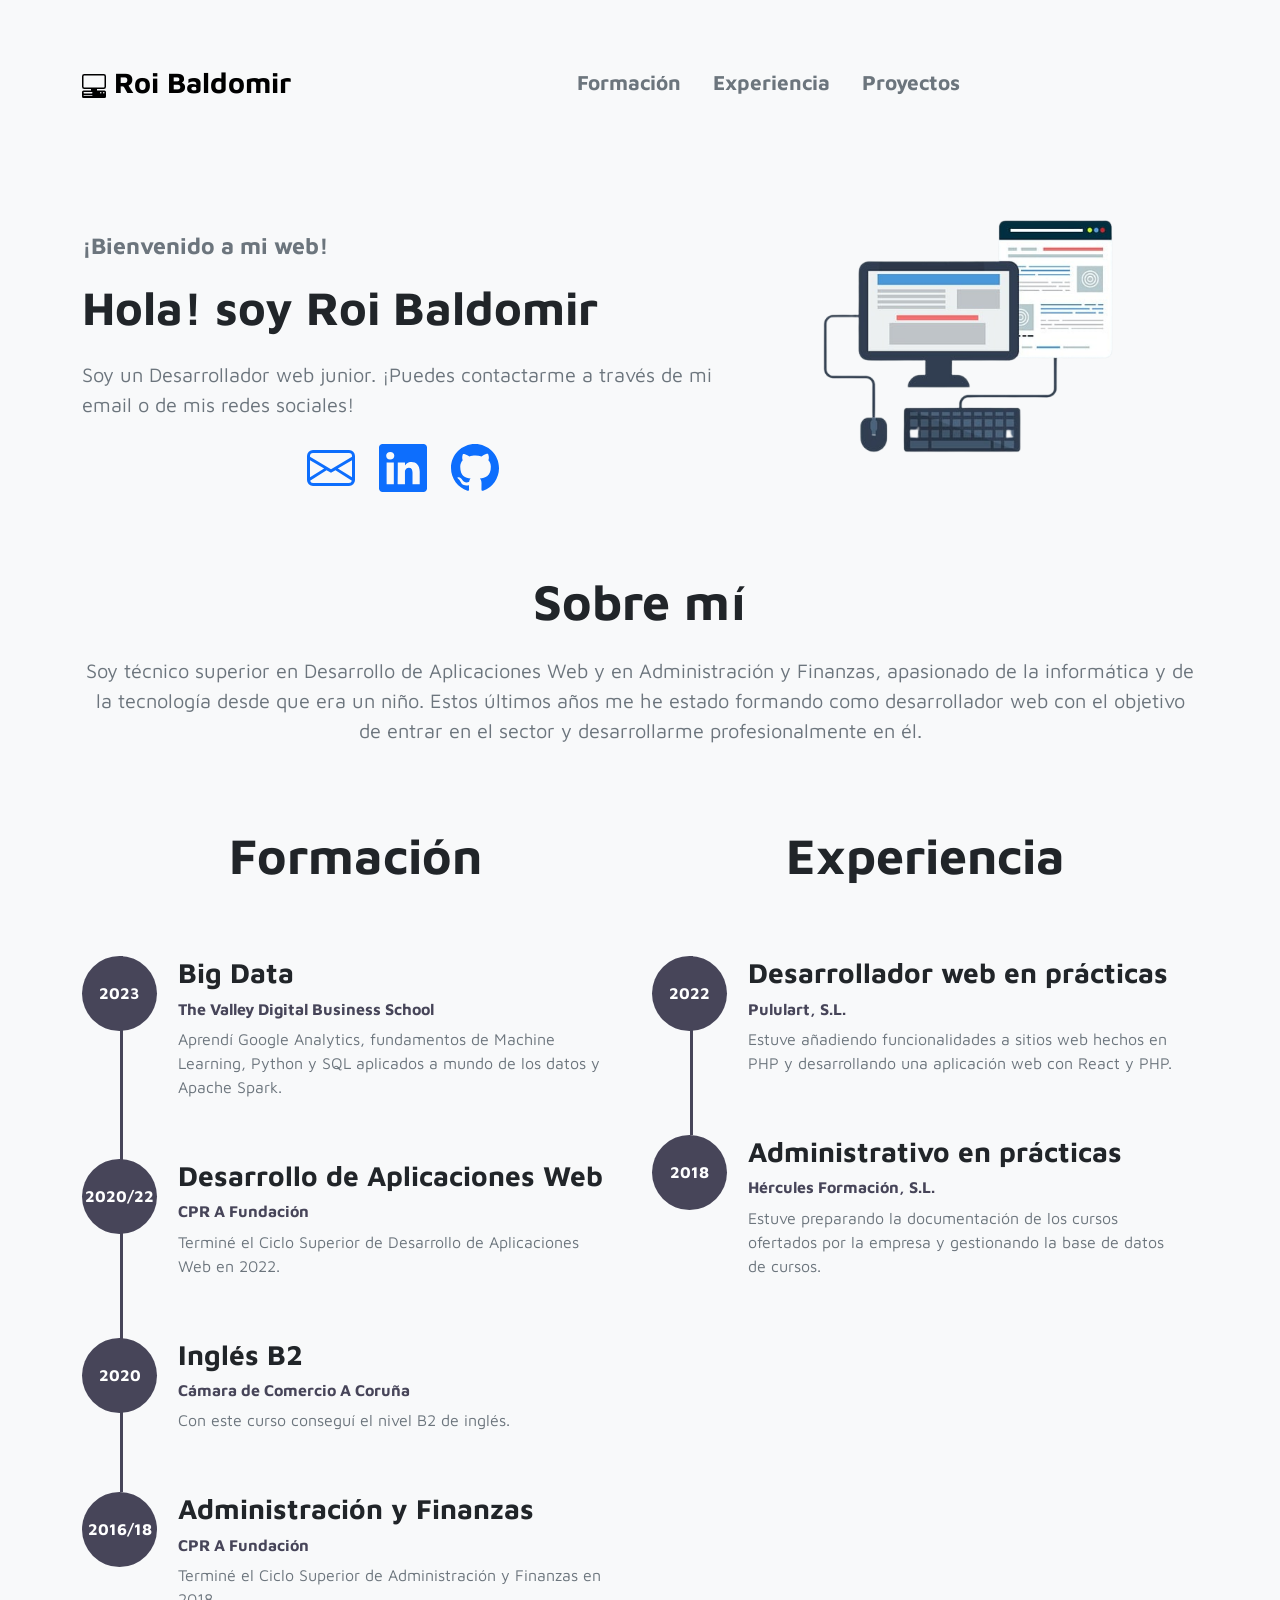
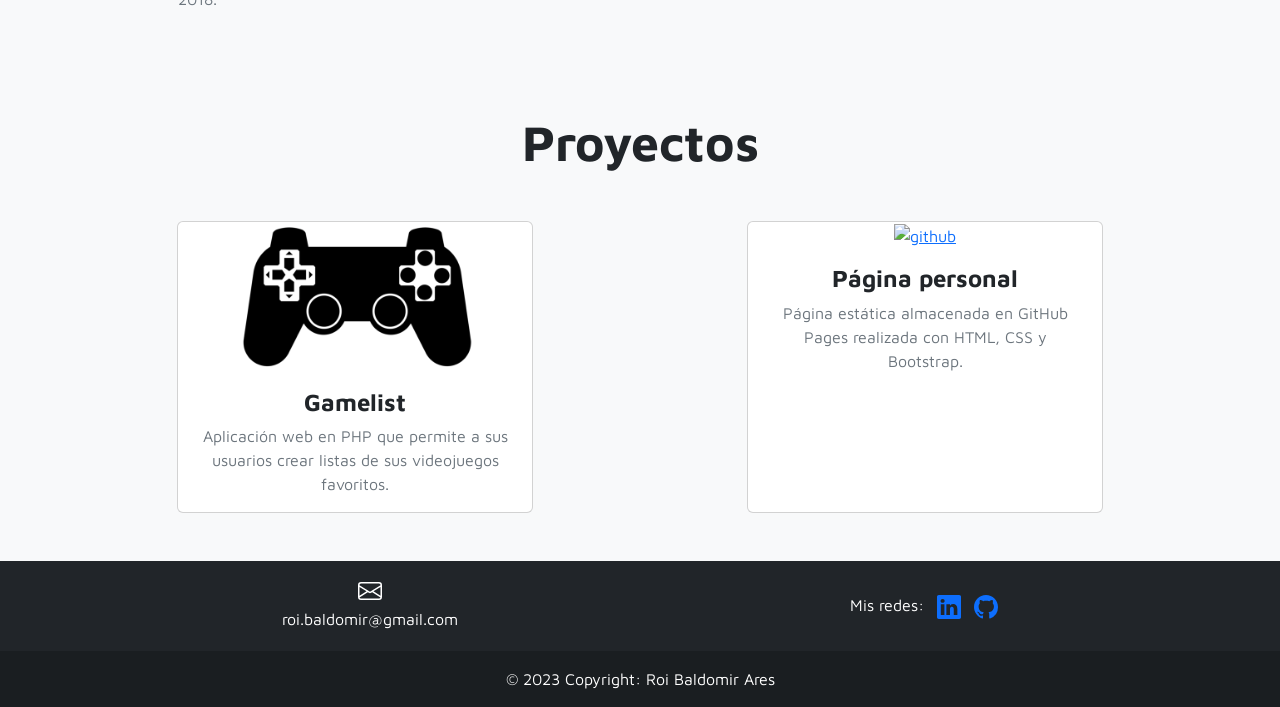
==== index.html @ 6b2e4ff4 "Mejorado diseño de la navbar" ====
<!DOCTYPE html>
<html lang="es-ES">
<head>
    <meta charset="UTF-8"/>
    <meta http-equiv="X-UA-Compatible" content="IE=edge"/>
    <meta name="viewport" content="width=device-width, initial-scale=1.0"/>
    <title>Roi Baldomir</title>
    <link rel="stylesheet" href="css/index.css"/>
    <link rel="stylesheet" href="css/bootstrap.css">
    <script src="js/bootstrap.bundle.js"></script>
    <style>
      @import url('https://fonts.googleapis.com/css2?family=Maven+Pro:wght@400;700&display=swap');
    </style>
</head>
<body class="bg-light">
  <nav class="navbar navbar-expand-sm bg-light mb-5 mt-5">
    <div class="container">
      <a class="navbar-brand pe-5" href="index.html">
        <span class="navtitle">
          <svg xmlns="http://www.w3.org/2000/svg" width="24" height="24" fill="currentColor" class="bi bi-pc-display-horizontal" viewBox="0 0 16 16">
            <path d="M1.5 0A1.5 1.5 0 0 0 0 1.5v7A1.5 1.5 0 0 0 1.5 10H6v1H1a1 1 0 0 0-1 1v3a1 1 0 0 0 1 1h14a1 1 0 0 0 1-1v-3a1 1 0 0 0-1-1h-5v-1h4.5A1.5 1.5 0 0 0 16 8.5v-7A1.5 1.5 0 0 0 14.5 0h-13Zm0 1h13a.5.5 0 0 1 .5.5v7a.5.5 0 0 1-.5.5h-13a.5.5 0 0 1-.5-.5v-7a.5.5 0 0 1 .5-.5ZM12 12.5a.5.5 0 1 1 1 0 .5.5 0 0 1-1 0Zm2 0a.5.5 0 1 1 1 0 .5.5 0 0 1-1 0ZM1.5 12h5a.5.5 0 0 1 0 1h-5a.5.5 0 0 1 0-1ZM1 14.25a.25.25 0 0 1 .25-.25h5.5a.25.25 0 1 1 0 .5h-5.5a.25.25 0 0 1-.25-.25Z"/>
          </svg>
          Roi Baldomir</span>
      </a>
      <button class="navbar-toggler collapsed" type="button" data-bs-toggle="collapse" data-bs-target="#navbarNav" aria-controls="navbarNav" aria-expanded="false" aria-label="Toggle navigation">
        <span class="navbar-toggler-icon"></span>
      </button>
      <div class="collapse navbar-collapse mx-auto" id="navbarNav">
        <ul class="navbar-nav mx-auto navtext">
          <li class="nav-item">
            <a class="nav-link pe-4 text-secondary" href="#formacion">Formación</a>
          </li>
          <li class="nav-item">
            <a class="nav-link pe-4 text-secondary" href="#experiencia">Experiencia</a>
          </li>
          <li class="nav-item">
            <a class="nav-link pe-4 text-secondary" href="#proyectos">Proyectos</a>
          </li>
        </ul>
      </div>
    </div>
  </nav>
  <section class="d-flex justify-content-center align-items-center py-3" id="header">
    <div class="container">
      <div class="row">
        <div class="col-lg-7 col-md-12 col-12">
          <p class="text-secondary intro mt-5">¡Bienvenido a mi web!</p>
          <h1 class="titles mb-4">Hola! soy Roi Baldomir</h1>
          <p class="text-secondary" style="font-size: 20px;">Soy un Desarrollador web junior. ¡Puedes contactarme a través de mi email o de mis redes sociales!</p>
          <div class="d-flex justify-content-center mt-4">
            <a class="pe-4" style="text-decoration: none;" href="mailto:roi.baldomir@gmail.com">
              <svg xmlns="http://www.w3.org/2000/svg" width="48" height="48" fill="currentColor" class="bi bi-envelope" viewBox="0 0 16 16">
                <path d="M0 4a2 2 0 0 1 2-2h12a2 2 0 0 1 2 2v8a2 2 0 0 1-2 2H2a2 2 0 0 1-2-2V4Zm2-1a1 1 0 0 0-1 1v.217l7 4.2 7-4.2V4a1 1 0 0 0-1-1H2Zm13 2.383-4.708 2.825L15 11.105V5.383Zm-.034 6.876-5.48-3.471L8 9.583l-1.486-.795-5.48 3.47A1 1 0 0 0 2 13h12a1 1 0 0 0 .966-.741ZM1 11.105l4.708-2.897L1 5.383v5.722Z"/>
              </svg>
            </a>
            <a class="pe-4" style="text-decoration: none;" href="https://www.linkedin.com/in/roi-baldomir">
              <svg xmlns="http://www.w3.org/2000/svg" width="48" height="48" fill="currentColor" class="bi bi-linkedin" viewBox="0 0 16 16">
                <path d="M0 1.146C0 .513.526 0 1.175 0h13.65C15.474 0 16 .513 16 1.146v13.708c0 .633-.526 1.146-1.175 1.146H1.175C.526 16 0 15.487 0 14.854V1.146zm4.943 12.248V6.169H2.542v7.225h2.401zm-1.2-8.212c.837 0 1.358-.554 1.358-1.248-.015-.709-.52-1.248-1.342-1.248-.822 0-1.359.54-1.359 1.248 0 .694.521 1.248 1.247 1.248h.016zm4.908 8.212V9.359c0-.216.016-.424.08-.586.173-.431.568-.878 1.224-.878.869 0 1.216.662 1.216 1.634v3.865h2.401V9.25c0-2.22-1.184-3.252-2.748-3.252-1.274 0-1.845.7-2.165 1.193v.025h-.016a5.54 5.54 0 0 1 .016-.025V6.169h-2.4c.03.678 0 7.225 0 7.225h2.4z"/>
              </svg>
            </a>
            <a href="https://github.com/RoiBaldomir">
              <svg xmlns="http://www.w3.org/2000/svg" width="48" height="48" fill="currentColor" class="bi bi-github" viewBox="0 0 16 16">
                <path d="M8 0C3.58 0 0 3.58 0 8c0 3.54 2.29 6.53 5.47 7.59.4.07.55-.17.55-.38 0-.19-.01-.82-.01-1.49-2.01.37-2.53-.49-2.69-.94-.09-.23-.48-.94-.82-1.13-.28-.15-.68-.52-.01-.53.63-.01 1.08.58 1.23.82.72 1.21 1.87.87 2.33.66.07-.52.28-.87.51-1.07-1.78-.2-3.48-.89-3.48-3.95 0-.87.31-1.59.82-2.15-.08-.2-.36-1.02.08-2.12 0 0 .67-.21 2.2.82.48-.18 1.24-.27 2-.27.68 0 1.36.09 2 .27 1.53-1.04 2.2-.82 2.2-.82.44 1.1.16 1.92.08 2.12.51.56.82 1.27.82 2.15 0 3.07-1.87 3.75-3.65 3.95.29.25.54.73.54 1.48 0 1.07-.01 1.93-.01 2.2 0 .21.15.46.55.38A8.012 8.012 0 0 0 16 8c0-4.42-3.58-8-8-8z"/>
              </svg>
            </a> 
          </div>
        </div>
        <div class="col-lg-5 col-md-12 col-12">
          <img class="img-fluid" src="img/web-developer.png" alt="web-developer">
        </div>
      </div>
    </div>
  </section>
  <section class="py-3">
    <div class="container">
      <div>
        <h2 class="text-center mt-5 mb-4 subtitles">Sobre mí</h2>
        <p class="text-center mb-5 text-secondary texts">Soy técnico superior en Desarrollo de Aplicaciones Web y en Administración y Finanzas, apasionado de la informática y de la tecnología desde que era un niño. Estos últimos años me he estado formando como desarrollador web con el objetivo de entrar en el sector y desarrollarme profesionalmente en él.</p>
      </div>
    </div>
  </section>
  <section class="py-3 d-lg-flex justify-content-center align-items-center">
    <div class="container">
      <div class="row">
        <div class="col-lg-6 col-12">
          <h2 class="mb-5 text-center subtitles">Formación</h2>
          <div class="timeline">

            <div class="timeline-wrapper">
              <div class="timeline-yr">
                <span>2023</span>
              </div>
              <div class="timeline-info">
                <h3><span class="subtitles2">Big Data</span><small>The Valley Digital Business School</small></h3>
                <p class="text-secondary">Aprendí Google Analytics, fundamentos de Machine Learning, Python y SQL aplicados a mundo de los datos y Apache Spark.</p>
              </div>
            </div>

            <div class="timeline-wrapper">
              <div class="timeline-yr">
                <span>2020/22</span>
              </div>
              <div class="timeline-info">
                <h3><span class="subtitles2">Desarrollo de Aplicaciones Web</span><small>CPR A Fundación</small></h3>
                <p class="text-secondary">Terminé el Ciclo Superior de Desarrollo de Aplicaciones Web en 2022.</p>
              </div>
            </div>

            <div class="timeline-wrapper">
              <div class="timeline-yr">
                <span>2020</span>
              </div>
              <div class="timeline-info">
                <h3><span class="subtitles2">Inglés B2</span><small>Cámara de Comercio A Coruña</small></h3>
                <p class="text-secondary">Con este curso conseguí el nivel B2 de inglés.</p>
              </div>
            </div>

            <div class="timeline-wrapper">
              <div class="timeline-yr">
                <span>2016/18</span>
              </div>
              <div class="timeline-info">
                <h3><span class="subtitles2">Administración y Finanzas</span><small>CPR A Fundación</small></h3>
                <p class="text-secondary">Terminé el Ciclo Superior de Administración y Finanzas en 2018.</p>
              </div>
            </div>

          </div>
        </div>

        <div class="col-lg-6 col-12">
          <h2 class="mb-5 mobile-mt-2 text-center subtitles">Experiencia</h2>

          <div class="timeline">

            <div class="timeline-wrapper">
              <div class="timeline-yr">
                <span>2022</span>
              </div>
              <div class="timeline-info">
                <h3><span class="subtitles2">Desarrollador web en prácticas</span><small>Pululart, S.L.</small></h3>
                <p class="text-secondary">Estuve añadiendo funcionalidades a sitios web hechos en PHP y desarrollando una aplicación web con React y PHP.</p>
              </div>
            </div>

            <div class="timeline-wrapper">
              <div class="timeline-yr">
                <span>2018</span>
              </div>
              <div class="timeline-info">
                <h3><span class="subtitles2">Administrativo en prácticas</span><small>Hércules Formación, S.L.</small></h3>
                <p class="text-secondary">Estuve preparando la documentación de los cursos ofertados por la empresa y gestionando la base de datos de cursos.</p>
              </div>
            </div>
          </div>
        </div>
      </div>
    </div>
  </section>
  <section class="py-5">
    <div class="container">
      <h2 class="text-center mb-5 subtitles" id="proyectos">Proyectos</h2>
      <div class="row row-cols-1 row-cols-md-3 g-4 justify-content-around text-center">
        <div class="col">
          <div class="card h-100">
            <a href="https://github.com/RoiBaldomir/proyecto-fdc"><img src="img/gamelist.png" class="w-75 mx-auto" alt="gamelist"></a>
            <div class="card-body">
              <h4 class="card-title subtitles2">Gamelist</h4>
              <p class="card-text text-secondary">
                Aplicación web en PHP que permite a sus usuarios crear listas de sus videojuegos favoritos.
              </p>
            </div>
          </div>
        </div>
        <div class="col">
          <div class="card h-100">
            <a href="https://github.com/RoiBaldomir/roibaldomir.github.io"><img src="img/github.svg" class="w-50 mx-auto" alt="github"></a>
            <div class="card-body">
              <h4 class="card-title subtitles2">Página personal</h4>
              <p class="card-text text-secondary">
                Página estática almacenada en GitHub Pages realizada con HTML, CSS y Bootstrap.
              </p>
            </div>
          </div>
        </div>
      </div>
    </div>
  </section> 
  <footer class="bg-dark text-center text-white">
    <div class="container p-3 pb-0 d-flex justify-content-around">
      <section class="mb-1">
          <svg xmlns="http://www.w3.org/2000/svg" width="24" height="24" fill="currentColor" class="bi bi-envelope" viewBox="0 0 16 16">
            <path d="M0 4a2 2 0 0 1 2-2h12a2 2 0 0 1 2 2v8a2 2 0 0 1-2 2H2a2 2 0 0 1-2-2V4Zm2-1a1 1 0 0 0-1 1v.217l7 4.2 7-4.2V4a1 1 0 0 0-1-1H2Zm13 2.383-4.708 2.825L15 11.105V5.383Zm-.034 6.876-5.48-3.471L8 9.583l-1.486-.795-5.48 3.47A1 1 0 0 0 2 13h12a1 1 0 0 0 .966-.741ZM1 11.105l4.708-2.897L1 5.383v5.722Z"/>
          </svg>
          <p class="pt-1">roi.baldomir@gmail.com</p> 
      </section>
      <section class="mb-1 mt-3">
        <p class="pe-2" style="display: inline-block;">Mis redes: </p>
        <a class="pe-2" style="text-decoration: none;" href="https://www.linkedin.com/in/roi-baldomir">
          <svg xmlns="http://www.w3.org/2000/svg" width="24" height="24" fill="currentColor" class="bi bi-linkedin" viewBox="0 0 16 16">
            <path d="M0 1.146C0 .513.526 0 1.175 0h13.65C15.474 0 16 .513 16 1.146v13.708c0 .633-.526 1.146-1.175 1.146H1.175C.526 16 0 15.487 0 14.854V1.146zm4.943 12.248V6.169H2.542v7.225h2.401zm-1.2-8.212c.837 0 1.358-.554 1.358-1.248-.015-.709-.52-1.248-1.342-1.248-.822 0-1.359.54-1.359 1.248 0 .694.521 1.248 1.247 1.248h.016zm4.908 8.212V9.359c0-.216.016-.424.08-.586.173-.431.568-.878 1.224-.878.869 0 1.216.662 1.216 1.634v3.865h2.401V9.25c0-2.22-1.184-3.252-2.748-3.252-1.274 0-1.845.7-2.165 1.193v.025h-.016a5.54 5.54 0 0 1 .016-.025V6.169h-2.4c.03.678 0 7.225 0 7.225h2.4z"/>
          </svg>
        </a>
        <a href="https://github.com/RoiBaldomir">
          <svg xmlns="http://www.w3.org/2000/svg" width="24" height="24" fill="currentColor" class="bi bi-github" viewBox="0 0 16 16">
            <path d="M8 0C3.58 0 0 3.58 0 8c0 3.54 2.29 6.53 5.47 7.59.4.07.55-.17.55-.38 0-.19-.01-.82-.01-1.49-2.01.37-2.53-.49-2.69-.94-.09-.23-.48-.94-.82-1.13-.28-.15-.68-.52-.01-.53.63-.01 1.08.58 1.23.82.72 1.21 1.87.87 2.33.66.07-.52.28-.87.51-1.07-1.78-.2-3.48-.89-3.48-3.95 0-.87.31-1.59.82-2.15-.08-.2-.36-1.02.08-2.12 0 0 .67-.21 2.2.82.48-.18 1.24-.27 2-.27.68 0 1.36.09 2 .27 1.53-1.04 2.2-.82 2.2-.82.44 1.1.16 1.92.08 2.12.51.56.82 1.27.82 2.15 0 3.07-1.87 3.75-3.65 3.95.29.25.54.73.54 1.48 0 1.07-.01 1.93-.01 2.2 0 .21.15.46.55.38A8.012 8.012 0 0 0 16 8c0-4.42-3.58-8-8-8z"/>
          </svg>
        </a>
      </section>
    </div>
    <div class="text-center p-3" style="background-color: rgba(0, 0, 0, 0.2);">
      © 2023 Copyright: Roi Baldomir Ares
    </div>
  </footer>
</body>
</html>
---- css/index.css ----
*{
    box-sizing: border-box;
}
body{
  font-family: 'Maven Pro', sans-serif !important;
}
.navbar .navbar-collapse {
    text-align: center;
}
.timeline-wrapper {
    position: relative;
    padding: 22px 0;
  }
  .timeline-wrapper:last-child:before {
    height: 0;
  }
  .timeline-wrapper:before {
    content: "";
    background: #474559;
    width: 3px;
    height: 100%;
    position: absolute;
    left: 38px;
  }
  
  .timeline-yr {
    background: #474559;
    border-radius: 100%;
    position: absolute;
    width: 75px;
    height: 75px;
    line-height: 75px;
    text-align: center;
  }
  .timeline-yr span {
    color: #ffffff;
    font-size: 16px;
    font-weight: bold;
    display: block;
    line-height: 75px;
  }
  
  .timeline-info {
    display: inline-block;
    vertical-align: top;
    max-width: 432px;
    margin-left: 6em;
  }
  .timeline-info small {
    color: #474559;
    font-size: 16px;
    font-weight: bold;
    display: inline-block;
    vertical-align: middle;
    margin-left: 15px;
  }
  .timeline-info small {
    display: block;
    margin: 10px 0 0 0;
  }
  .intro {
    font-weight: bold; 
    font-size: 23px;
  }
  .titles {
    font-weight: bold; 
    font-size: 47px;
  }
  .subtitles {
    font-weight: bold;
    font-size: 50px;
  }
  .subtitles2{
    font-weight: bold;
  }
  .texts {
    font-size: 20px;
  }
  .navtext{
    font-size: 1.3rem;
    font-weight: bold;
  }
  .navtitle{
    font-size: 1.8rem;
    font-weight: bold;
  }
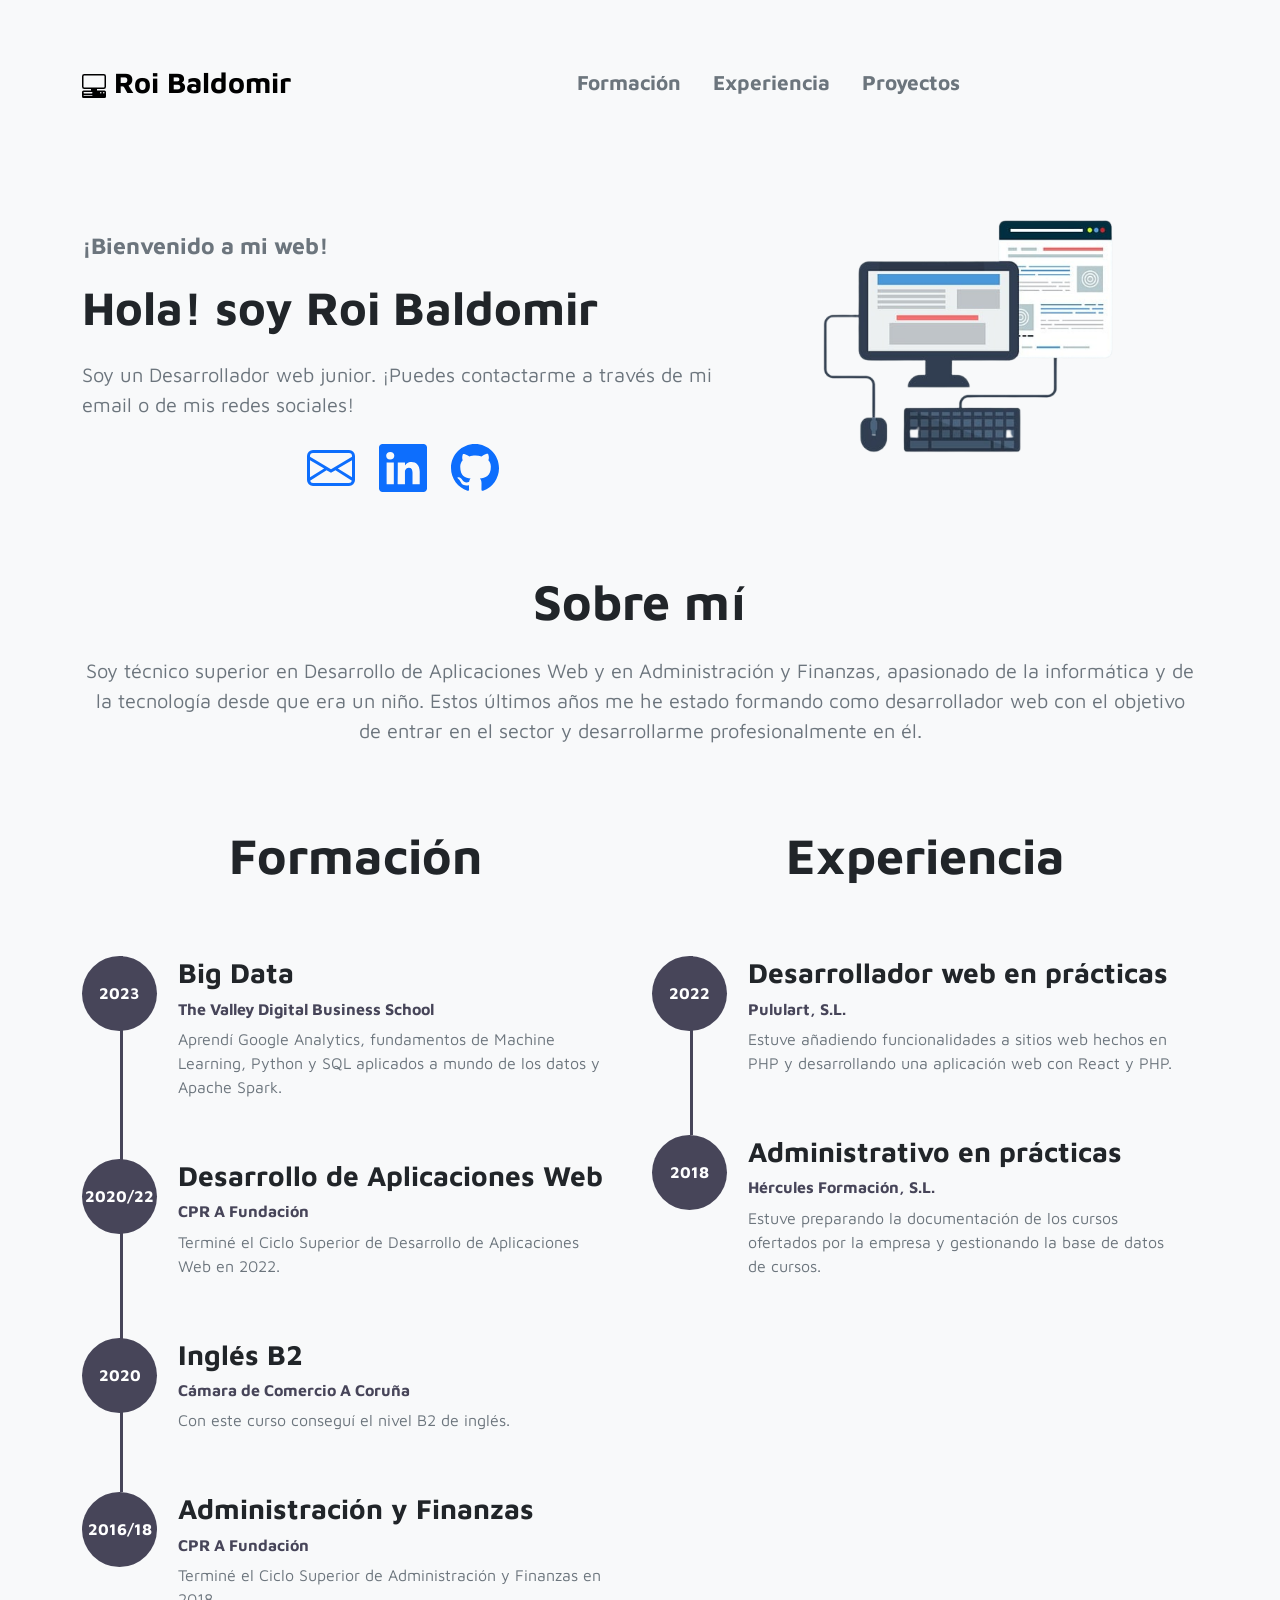
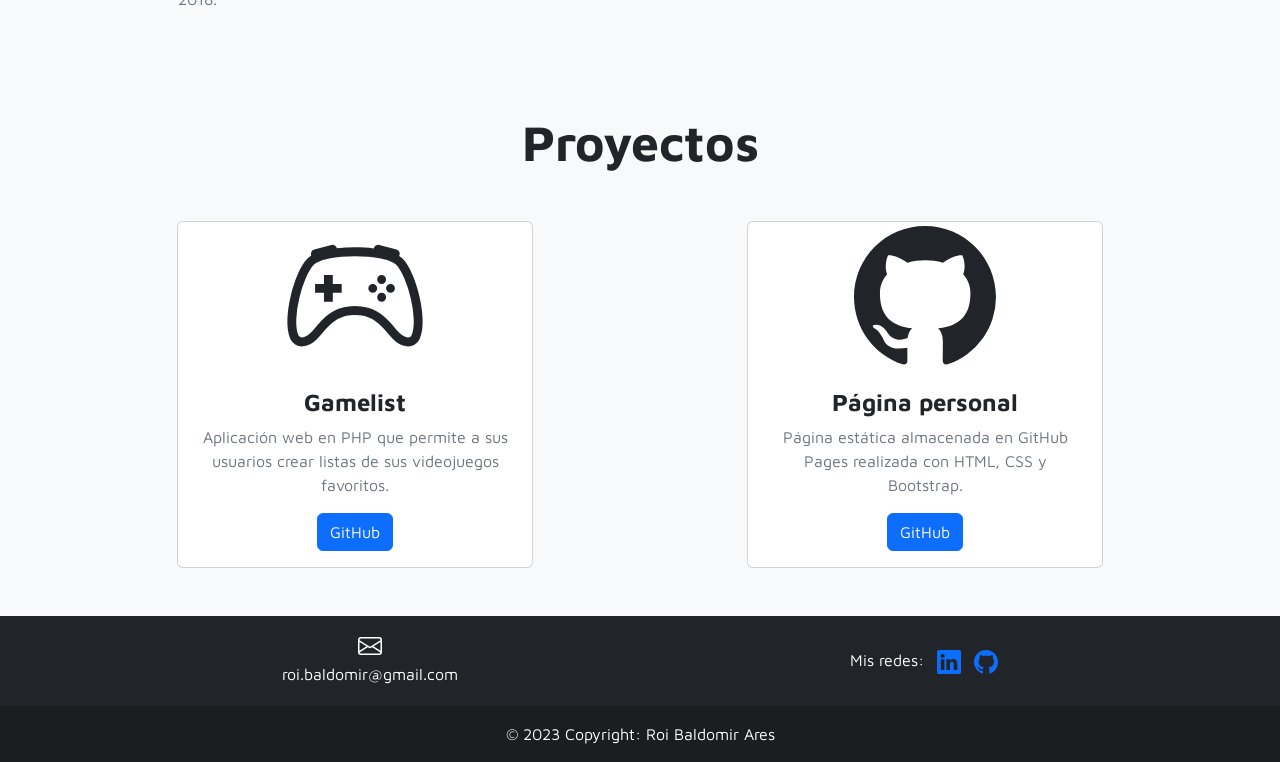
==== commit 8b2a7ea8: "Mejorado diseño de la sección de proyectos Actualizadas imágenes." ====
--- a/index.html
+++ b/index.html
@@ -164,29 +164,36 @@
       <div class="row row-cols-1 row-cols-md-3 g-4 justify-content-around text-center">
         <div class="col">
           <div class="card h-100">
-            <a href="https://github.com/RoiBaldomir/proyecto-fdc"><img src="img/gamelist.png" class="w-75 mx-auto" alt="gamelist"></a>
+            <svg xmlns="http://www.w3.org/2000/svg" width="150" height="150" fill="currentColor" class="bi bi-controller card-img-top p-1" viewBox="0 0 16 16">
+              <path d="M11.5 6.027a.5.5 0 1 1-1 0 .5.5 0 0 1 1 0zm-1.5 1.5a.5.5 0 1 0 0-1 .5.5 0 0 0 0 1zm2.5-.5a.5.5 0 1 1-1 0 .5.5 0 0 1 1 0zm-1.5 1.5a.5.5 0 1 0 0-1 .5.5 0 0 0 0 1zm-6.5-3h1v1h1v1h-1v1h-1v-1h-1v-1h1v-1z"/>
+              <path d="M3.051 3.26a.5.5 0 0 1 .354-.613l1.932-.518a.5.5 0 0 1 .62.39c.655-.079 1.35-.117 2.043-.117.72 0 1.443.041 2.12.126a.5.5 0 0 1 .622-.399l1.932.518a.5.5 0 0 1 .306.729c.14.09.266.19.373.297.408.408.78 1.05 1.095 1.772.32.733.599 1.591.805 2.466.206.875.34 1.78.364 2.606.024.816-.059 1.602-.328 2.21a1.42 1.42 0 0 1-1.445.83c-.636-.067-1.115-.394-1.513-.773-.245-.232-.496-.526-.739-.808-.126-.148-.25-.292-.368-.423-.728-.804-1.597-1.527-3.224-1.527-1.627 0-2.496.723-3.224 1.527-.119.131-.242.275-.368.423-.243.282-.494.575-.739.808-.398.38-.877.706-1.513.773a1.42 1.42 0 0 1-1.445-.83c-.27-.608-.352-1.395-.329-2.21.024-.826.16-1.73.365-2.606.206-.875.486-1.733.805-2.466.315-.722.687-1.364 1.094-1.772a2.34 2.34 0 0 1 .433-.335.504.504 0 0 1-.028-.079zm2.036.412c-.877.185-1.469.443-1.733.708-.276.276-.587.783-.885 1.465a13.748 13.748 0 0 0-.748 2.295 12.351 12.351 0 0 0-.339 2.406c-.022.755.062 1.368.243 1.776a.42.42 0 0 0 .426.24c.327-.034.61-.199.929-.502.212-.202.4-.423.615-.674.133-.156.276-.323.44-.504C4.861 9.969 5.978 9.027 8 9.027s3.139.942 3.965 1.855c.164.181.307.348.44.504.214.251.403.472.615.674.318.303.601.468.929.503a.42.42 0 0 0 .426-.241c.18-.408.265-1.02.243-1.776a12.354 12.354 0 0 0-.339-2.406 13.753 13.753 0 0 0-.748-2.295c-.298-.682-.61-1.19-.885-1.465-.264-.265-.856-.523-1.733-.708-.85-.179-1.877-.27-2.913-.27-1.036 0-2.063.091-2.913.27z"/>
+            </svg>
             <div class="card-body">
               <h4 class="card-title subtitles2">Gamelist</h4>
               <p class="card-text text-secondary">
                 Aplicación web en PHP que permite a sus usuarios crear listas de sus videojuegos favoritos.
               </p>
+              <a href="https://github.com/RoiBaldomir/proyecto-fdc" class="btn btn-primary texts">GitHub</a>
             </div>
           </div>
         </div>
         <div class="col">
           <div class="card h-100">
-            <a href="https://github.com/RoiBaldomir/roibaldomir.github.io"><img src="img/github.svg" class="w-50 mx-auto" alt="github"></a>
+            <svg xmlns="http://www.w3.org/2000/svg" width="150" height="150" fill="currentColor" class="bi bi-github card-img-top p-1" viewBox="0 0 16 16">
+              <path d="M8 0C3.58 0 0 3.58 0 8c0 3.54 2.29 6.53 5.47 7.59.4.07.55-.17.55-.38 0-.19-.01-.82-.01-1.49-2.01.37-2.53-.49-2.69-.94-.09-.23-.48-.94-.82-1.13-.28-.15-.68-.52-.01-.53.63-.01 1.08.58 1.23.82.72 1.21 1.87.87 2.33.66.07-.52.28-.87.51-1.07-1.78-.2-3.64-.89-3.64-3.95 0-.87.31-1.59.82-2.15-.08-.2-.36-1.02.08-2.12 0 0 .67-.21 2.2.82.64-.18 1.32-.27 2-.27.68 0 1.36.09 2 .27 1.53-1.04 2.2-.82 2.2-.82.44 1.1.16 1.92.08 2.12.51.56.82 1.27.82 2.15 0 3.07-1.87 3.75-3.65 3.95.29.25.54.73.54 1.48 0 1.07-.01 1.93-.01 2.2 0 .21.15.46.55.38A8.012 8.012 0 0 0 16 8c0-4.42-3.58-8-8-8z"/>
+            </svg>
             <div class="card-body">
               <h4 class="card-title subtitles2">Página personal</h4>
               <p class="card-text text-secondary">
                 Página estática almacenada en GitHub Pages realizada con HTML, CSS y Bootstrap.
               </p>
-            </div>
-          </div>
-        </div>
-      </div>
-    </div>
-  </section> 
+              <a href="https://github.com/RoiBaldomir/roibaldomir.github.io" class="btn btn-primary texts">GitHub</a>
+            </div>
+          </div>
+        </div>
+      </div>
+    </div>
+  </section>
   <footer class="bg-dark text-center text-white">
     <div class="container p-3 pb-0 d-flex justify-content-around">
       <section class="mb-1">
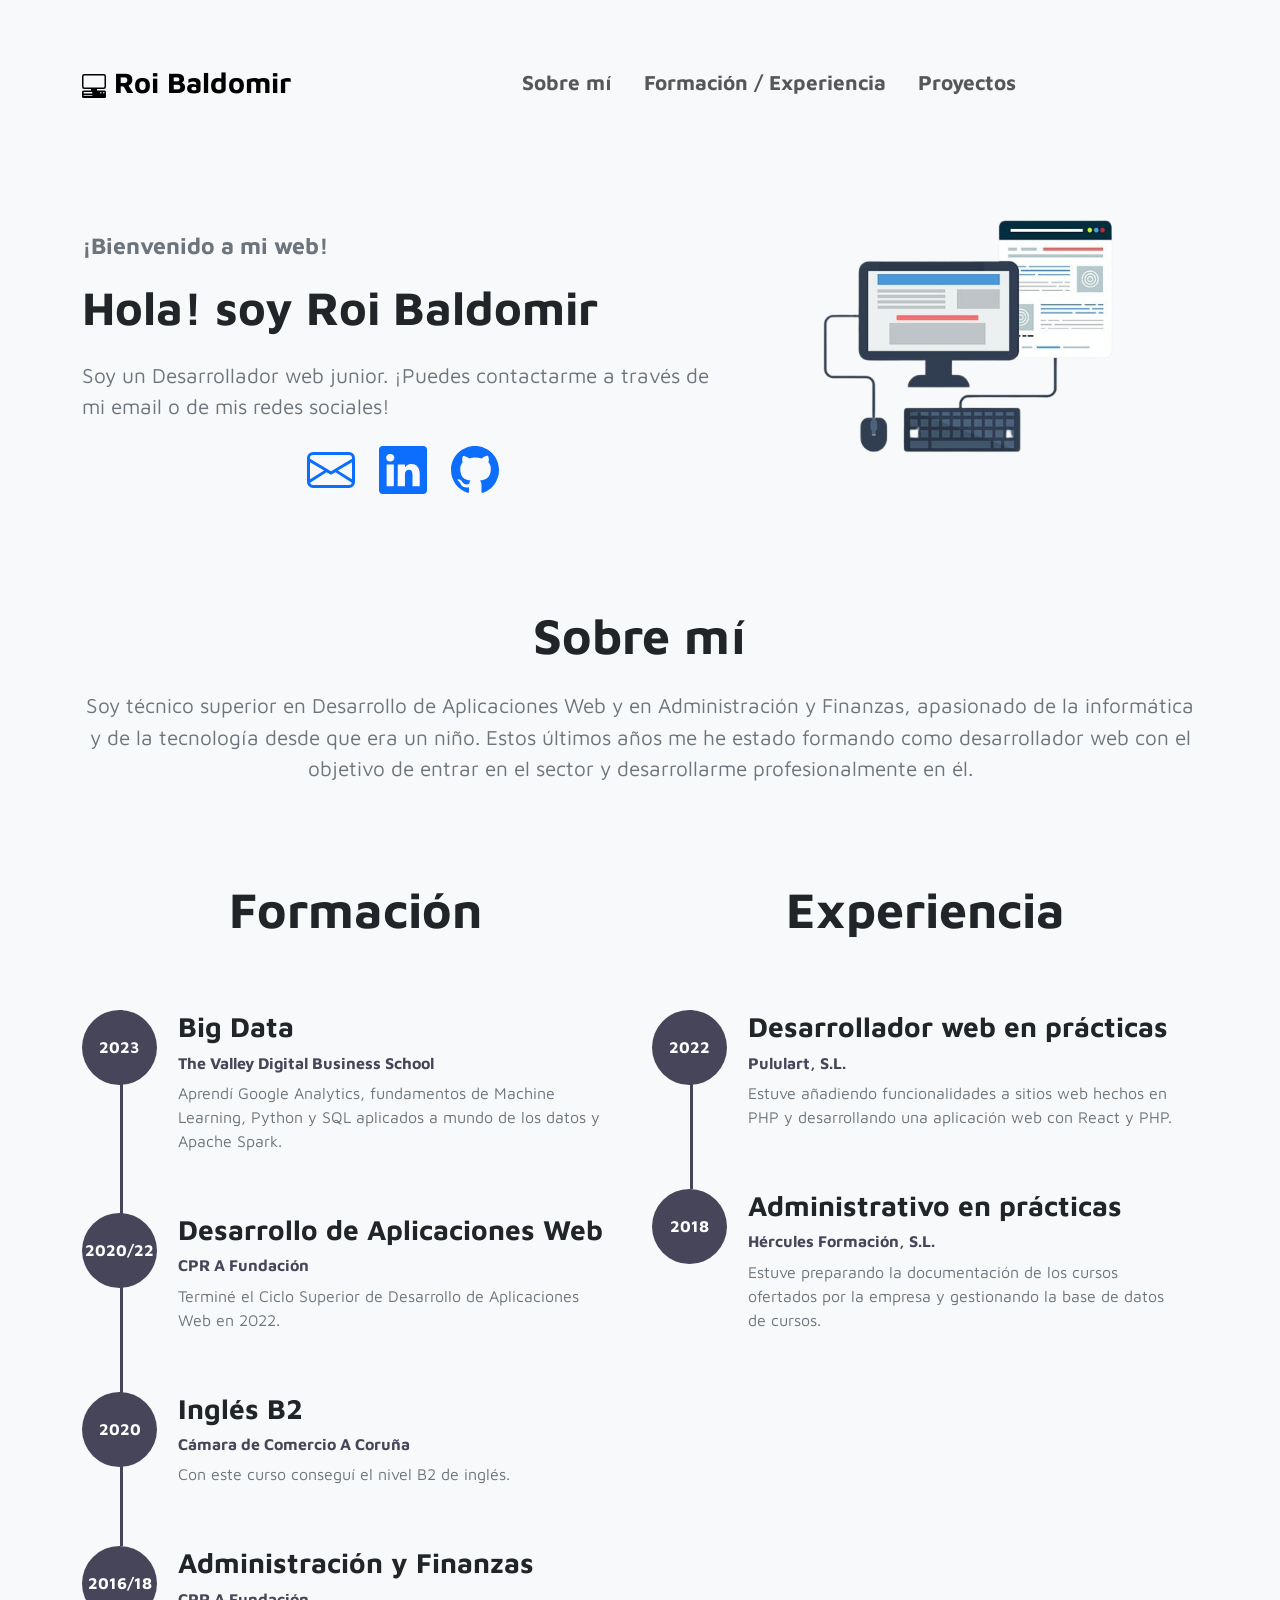
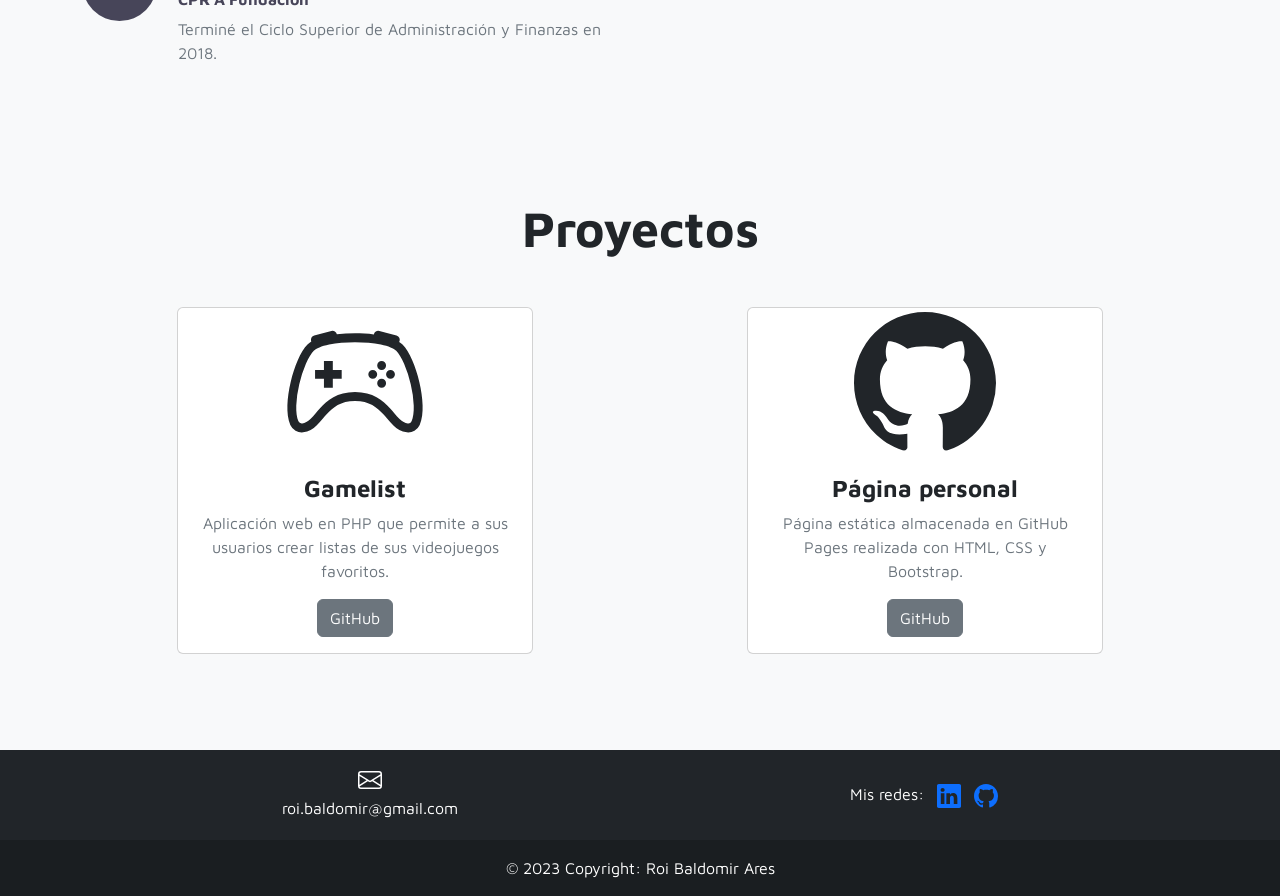
==== commit 73f43452: "Actualizados varios estilos y enlaces" ====
--- a/index.html
+++ b/index.html
@@ -5,11 +5,11 @@
     <meta http-equiv="X-UA-Compatible" content="IE=edge"/>
     <meta name="viewport" content="width=device-width, initial-scale=1.0"/>
     <title>Roi Baldomir</title>
-    <link rel="stylesheet" href="css/index.css"/>
-    <link rel="stylesheet" href="css/bootstrap.css">
-    <script src="js/bootstrap.bundle.js"></script>
+    <link rel="stylesheet" href="css/index.css"/> <!-- CSS Principal -->
+    <link rel="stylesheet" href="css/bootstrap.css"> <!-- CSS Bootstrap -->
+    <script src="js/bootstrap.bundle.js"></script> <!-- JS Bootstrap -->
     <style>
-      @import url('https://fonts.googleapis.com/css2?family=Maven+Pro:wght@400;700&display=swap');
+      @import url('https://fonts.googleapis.com/css2?family=Maven+Pro:wght@400;700&display=swap'); /* Fuente principal */
     </style>
 </head>
 <body class="bg-light">
@@ -28,25 +28,25 @@
       <div class="collapse navbar-collapse mx-auto" id="navbarNav">
         <ul class="navbar-nav mx-auto navtext">
           <li class="nav-item">
-            <a class="nav-link pe-4 text-secondary" href="#formacion">Formación</a>
+            <a class="nav-link pe-4" href="#sobremi">Sobre mí</a>
           </li>
           <li class="nav-item">
-            <a class="nav-link pe-4 text-secondary" href="#experiencia">Experiencia</a>
+            <a class="nav-link pe-4" href="#formacionexperiencia">Formación / Experiencia</a>
           </li>
           <li class="nav-item">
-            <a class="nav-link pe-4 text-secondary" href="#proyectos">Proyectos</a>
+            <a class="nav-link pe-4" href="#proyectos">Proyectos</a>
           </li>
         </ul>
       </div>
     </div>
   </nav>
-  <section class="d-flex justify-content-center align-items-center py-3" id="header">
+  <section class="d-flex justify-content-center align-items-center py-3" id="sobremi">
     <div class="container">
       <div class="row">
         <div class="col-lg-7 col-md-12 col-12">
           <p class="text-secondary intro mt-5">¡Bienvenido a mi web!</p>
           <h1 class="titles mb-4">Hola! soy Roi Baldomir</h1>
-          <p class="text-secondary" style="font-size: 20px;">Soy un Desarrollador web junior. ¡Puedes contactarme a través de mi email o de mis redes sociales!</p>
+          <p class="text-secondary texts">Soy un Desarrollador web junior. ¡Puedes contactarme a través de mi email o de mis redes sociales!</p>
           <div class="d-flex justify-content-center mt-4">
             <a class="pe-4" style="text-decoration: none;" href="mailto:roi.baldomir@gmail.com">
               <svg xmlns="http://www.w3.org/2000/svg" width="48" height="48" fill="currentColor" class="bi bi-envelope" viewBox="0 0 16 16">
@@ -71,7 +71,7 @@
       </div>
     </div>
   </section>
-  <section class="py-3">
+  <section class="py-5">
     <div class="container">
       <div>
         <h2 class="text-center mt-5 mb-4 subtitles">Sobre mí</h2>
@@ -79,13 +79,12 @@
       </div>
     </div>
   </section>
-  <section class="py-3 d-lg-flex justify-content-center align-items-center">
+  <section class="d-lg-flex justify-content-center align-items-center" id="formacionexperiencia">
     <div class="container">
       <div class="row">
         <div class="col-lg-6 col-12">
           <h2 class="mb-5 text-center subtitles">Formación</h2>
           <div class="timeline">
-
             <div class="timeline-wrapper">
               <div class="timeline-yr">
                 <span>2023</span>
@@ -95,7 +94,6 @@
                 <p class="text-secondary">Aprendí Google Analytics, fundamentos de Machine Learning, Python y SQL aplicados a mundo de los datos y Apache Spark.</p>
               </div>
             </div>
-
             <div class="timeline-wrapper">
               <div class="timeline-yr">
                 <span>2020/22</span>
@@ -105,7 +103,6 @@
                 <p class="text-secondary">Terminé el Ciclo Superior de Desarrollo de Aplicaciones Web en 2022.</p>
               </div>
             </div>
-
             <div class="timeline-wrapper">
               <div class="timeline-yr">
                 <span>2020</span>
@@ -115,7 +112,6 @@
                 <p class="text-secondary">Con este curso conseguí el nivel B2 de inglés.</p>
               </div>
             </div>
-
             <div class="timeline-wrapper">
               <div class="timeline-yr">
                 <span>2016/18</span>
@@ -125,15 +121,11 @@
                 <p class="text-secondary">Terminé el Ciclo Superior de Administración y Finanzas en 2018.</p>
               </div>
             </div>
-
-          </div>
-        </div>
-
+          </div>
+        </div>
         <div class="col-lg-6 col-12">
-          <h2 class="mb-5 mobile-mt-2 text-center subtitles">Experiencia</h2>
-
+          <h2 class="mb-5 text-center subtitles">Experiencia</h2>
           <div class="timeline">
-
             <div class="timeline-wrapper">
               <div class="timeline-yr">
                 <span>2022</span>
@@ -143,7 +135,6 @@
                 <p class="text-secondary">Estuve añadiendo funcionalidades a sitios web hechos en PHP y desarrollando una aplicación web con React y PHP.</p>
               </div>
             </div>
-
             <div class="timeline-wrapper">
               <div class="timeline-yr">
                 <span>2018</span>
@@ -158,9 +149,9 @@
       </div>
     </div>
   </section>
-  <section class="py-5">
-    <div class="container">
-      <h2 class="text-center mb-5 subtitles" id="proyectos">Proyectos</h2>
+  <section class="py-5" id="proyectos">
+    <div class="container py-5">
+      <h2 class="text-center mb-5 subtitles">Proyectos</h2>
       <div class="row row-cols-1 row-cols-md-3 g-4 justify-content-around text-center">
         <div class="col">
           <div class="card h-100">
@@ -173,7 +164,7 @@
               <p class="card-text text-secondary">
                 Aplicación web en PHP que permite a sus usuarios crear listas de sus videojuegos favoritos.
               </p>
-              <a href="https://github.com/RoiBaldomir/proyecto-fdc" class="btn btn-primary texts">GitHub</a>
+              <a href="https://github.com/RoiBaldomir/proyecto-fdc" class="btn btn-secondary texts">GitHub</a>
             </div>
           </div>
         </div>
@@ -187,7 +178,7 @@
               <p class="card-text text-secondary">
                 Página estática almacenada en GitHub Pages realizada con HTML, CSS y Bootstrap.
               </p>
-              <a href="https://github.com/RoiBaldomir/roibaldomir.github.io" class="btn btn-primary texts">GitHub</a>
+              <a href="https://github.com/RoiBaldomir/roibaldomir.github.io" class="btn btn-secondary texts">GitHub</a>
             </div>
           </div>
         </div>
--- a/css/index.css
+++ b/css/index.css
@@ -74,7 +74,7 @@
     font-weight: bold;
   }
   .texts {
-    font-size: 20px;
+    font-size: 1.3rem;
   }
   .navtext{
     font-size: 1.3rem;
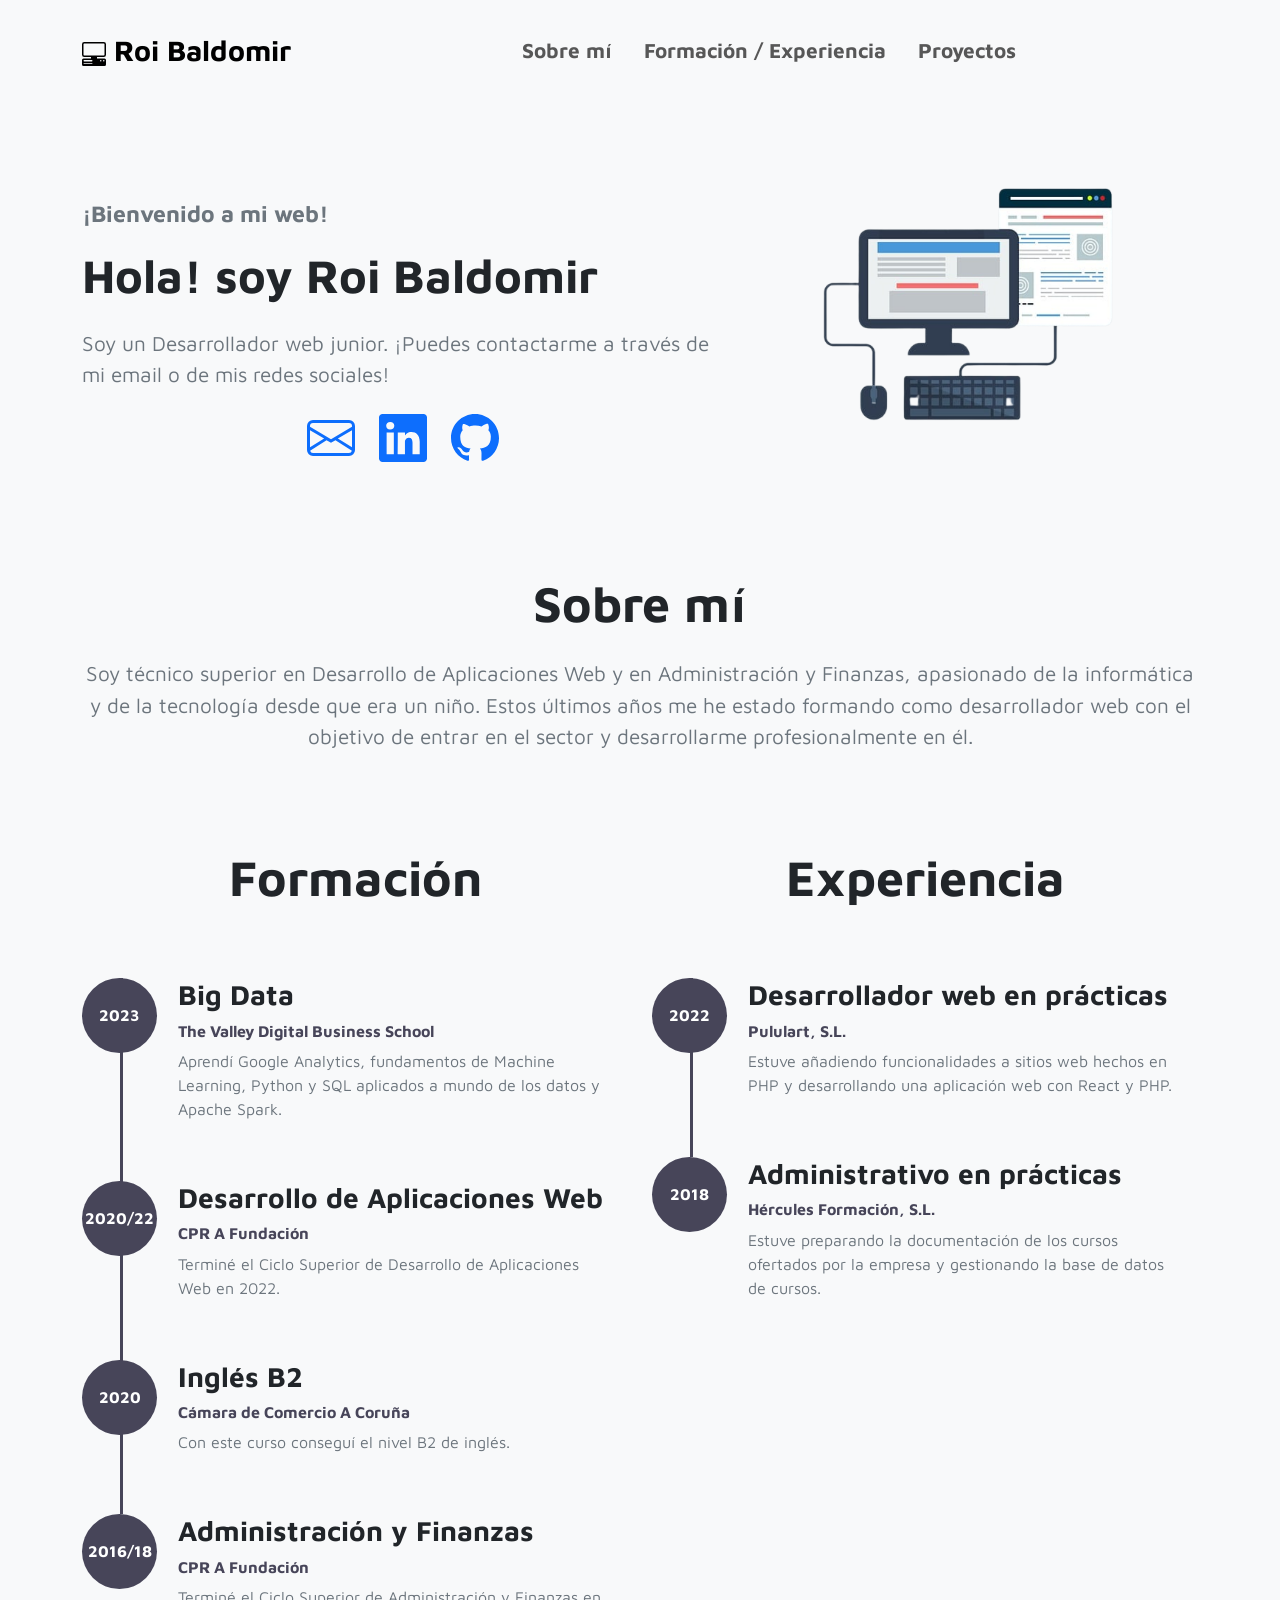
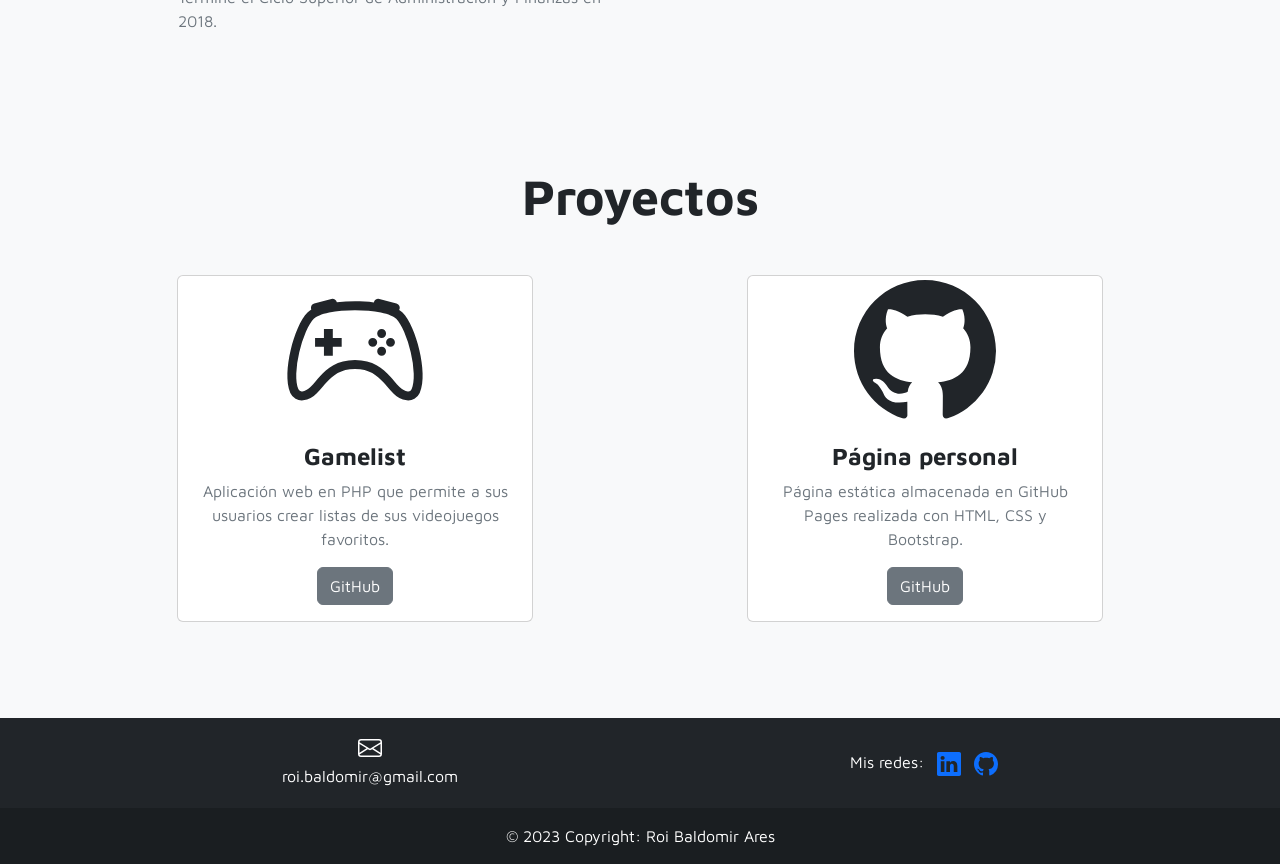
==== commit a78b8bbe: "Actualizados enlaces" ====
--- a/index.html
+++ b/index.html
@@ -13,14 +13,15 @@
     </style>
 </head>
 <body class="bg-light">
-  <nav class="navbar navbar-expand-sm bg-light mb-5 mt-5">
+  <nav class="navbar navbar-expand-sm bg-light mb-5 mt-3">
     <div class="container">
       <a class="navbar-brand pe-5" href="index.html">
         <span class="navtitle">
           <svg xmlns="http://www.w3.org/2000/svg" width="24" height="24" fill="currentColor" class="bi bi-pc-display-horizontal" viewBox="0 0 16 16">
             <path d="M1.5 0A1.5 1.5 0 0 0 0 1.5v7A1.5 1.5 0 0 0 1.5 10H6v1H1a1 1 0 0 0-1 1v3a1 1 0 0 0 1 1h14a1 1 0 0 0 1-1v-3a1 1 0 0 0-1-1h-5v-1h4.5A1.5 1.5 0 0 0 16 8.5v-7A1.5 1.5 0 0 0 14.5 0h-13Zm0 1h13a.5.5 0 0 1 .5.5v7a.5.5 0 0 1-.5.5h-13a.5.5 0 0 1-.5-.5v-7a.5.5 0 0 1 .5-.5ZM12 12.5a.5.5 0 1 1 1 0 .5.5 0 0 1-1 0Zm2 0a.5.5 0 1 1 1 0 .5.5 0 0 1-1 0ZM1.5 12h5a.5.5 0 0 1 0 1h-5a.5.5 0 0 1 0-1ZM1 14.25a.25.25 0 0 1 .25-.25h5.5a.25.25 0 1 1 0 .5h-5.5a.25.25 0 0 1-.25-.25Z"/>
           </svg>
-          Roi Baldomir</span>
+          Roi Baldomir
+        </span>
       </a>
       <button class="navbar-toggler collapsed" type="button" data-bs-toggle="collapse" data-bs-target="#navbarNav" aria-controls="navbarNav" aria-expanded="false" aria-label="Toggle navigation">
         <span class="navbar-toggler-icon"></span>
@@ -53,12 +54,12 @@
                 <path d="M0 4a2 2 0 0 1 2-2h12a2 2 0 0 1 2 2v8a2 2 0 0 1-2 2H2a2 2 0 0 1-2-2V4Zm2-1a1 1 0 0 0-1 1v.217l7 4.2 7-4.2V4a1 1 0 0 0-1-1H2Zm13 2.383-4.708 2.825L15 11.105V5.383Zm-.034 6.876-5.48-3.471L8 9.583l-1.486-.795-5.48 3.47A1 1 0 0 0 2 13h12a1 1 0 0 0 .966-.741ZM1 11.105l4.708-2.897L1 5.383v5.722Z"/>
               </svg>
             </a>
-            <a class="pe-4" style="text-decoration: none;" href="https://www.linkedin.com/in/roi-baldomir">
+            <a class="pe-4" style="text-decoration: none;" href="https://www.linkedin.com/in/roi-baldomir" target="_blank">
               <svg xmlns="http://www.w3.org/2000/svg" width="48" height="48" fill="currentColor" class="bi bi-linkedin" viewBox="0 0 16 16">
                 <path d="M0 1.146C0 .513.526 0 1.175 0h13.65C15.474 0 16 .513 16 1.146v13.708c0 .633-.526 1.146-1.175 1.146H1.175C.526 16 0 15.487 0 14.854V1.146zm4.943 12.248V6.169H2.542v7.225h2.401zm-1.2-8.212c.837 0 1.358-.554 1.358-1.248-.015-.709-.52-1.248-1.342-1.248-.822 0-1.359.54-1.359 1.248 0 .694.521 1.248 1.247 1.248h.016zm4.908 8.212V9.359c0-.216.016-.424.08-.586.173-.431.568-.878 1.224-.878.869 0 1.216.662 1.216 1.634v3.865h2.401V9.25c0-2.22-1.184-3.252-2.748-3.252-1.274 0-1.845.7-2.165 1.193v.025h-.016a5.54 5.54 0 0 1 .016-.025V6.169h-2.4c.03.678 0 7.225 0 7.225h2.4z"/>
               </svg>
             </a>
-            <a href="https://github.com/RoiBaldomir">
+            <a href="https://github.com/RoiBaldomir" target="_blank">
               <svg xmlns="http://www.w3.org/2000/svg" width="48" height="48" fill="currentColor" class="bi bi-github" viewBox="0 0 16 16">
                 <path d="M8 0C3.58 0 0 3.58 0 8c0 3.54 2.29 6.53 5.47 7.59.4.07.55-.17.55-.38 0-.19-.01-.82-.01-1.49-2.01.37-2.53-.49-2.69-.94-.09-.23-.48-.94-.82-1.13-.28-.15-.68-.52-.01-.53.63-.01 1.08.58 1.23.82.72 1.21 1.87.87 2.33.66.07-.52.28-.87.51-1.07-1.78-.2-3.48-.89-3.48-3.95 0-.87.31-1.59.82-2.15-.08-.2-.36-1.02.08-2.12 0 0 .67-.21 2.2.82.48-.18 1.24-.27 2-.27.68 0 1.36.09 2 .27 1.53-1.04 2.2-.82 2.2-.82.44 1.1.16 1.92.08 2.12.51.56.82 1.27.82 2.15 0 3.07-1.87 3.75-3.65 3.95.29.25.54.73.54 1.48 0 1.07-.01 1.93-.01 2.2 0 .21.15.46.55.38A8.012 8.012 0 0 0 16 8c0-4.42-3.58-8-8-8z"/>
               </svg>
@@ -164,7 +165,7 @@
               <p class="card-text text-secondary">
                 Aplicación web en PHP que permite a sus usuarios crear listas de sus videojuegos favoritos.
               </p>
-              <a href="https://github.com/RoiBaldomir/proyecto-fdc" class="btn btn-secondary texts">GitHub</a>
+              <a href="https://github.com/RoiBaldomir/proyecto-fdc" class="btn btn-secondary texts" target="_blank">GitHub</a>
             </div>
           </div>
         </div>
@@ -178,7 +179,7 @@
               <p class="card-text text-secondary">
                 Página estática almacenada en GitHub Pages realizada con HTML, CSS y Bootstrap.
               </p>
-              <a href="https://github.com/RoiBaldomir/roibaldomir.github.io" class="btn btn-secondary texts">GitHub</a>
+              <a href="https://github.com/RoiBaldomir/roibaldomir.github.io" class="btn btn-secondary texts" target="_blank">GitHub</a>
             </div>
           </div>
         </div>
@@ -195,12 +196,12 @@
       </section>
       <section class="mb-1 mt-3">
         <p class="pe-2" style="display: inline-block;">Mis redes: </p>
-        <a class="pe-2" style="text-decoration: none;" href="https://www.linkedin.com/in/roi-baldomir">
+        <a class="pe-2" style="text-decoration: none;" href="https://www.linkedin.com/in/roi-baldomir" target="_blank">
           <svg xmlns="http://www.w3.org/2000/svg" width="24" height="24" fill="currentColor" class="bi bi-linkedin" viewBox="0 0 16 16">
             <path d="M0 1.146C0 .513.526 0 1.175 0h13.65C15.474 0 16 .513 16 1.146v13.708c0 .633-.526 1.146-1.175 1.146H1.175C.526 16 0 15.487 0 14.854V1.146zm4.943 12.248V6.169H2.542v7.225h2.401zm-1.2-8.212c.837 0 1.358-.554 1.358-1.248-.015-.709-.52-1.248-1.342-1.248-.822 0-1.359.54-1.359 1.248 0 .694.521 1.248 1.247 1.248h.016zm4.908 8.212V9.359c0-.216.016-.424.08-.586.173-.431.568-.878 1.224-.878.869 0 1.216.662 1.216 1.634v3.865h2.401V9.25c0-2.22-1.184-3.252-2.748-3.252-1.274 0-1.845.7-2.165 1.193v.025h-.016a5.54 5.54 0 0 1 .016-.025V6.169h-2.4c.03.678 0 7.225 0 7.225h2.4z"/>
           </svg>
         </a>
-        <a href="https://github.com/RoiBaldomir">
+        <a href="https://github.com/RoiBaldomir" target="_blank">
           <svg xmlns="http://www.w3.org/2000/svg" width="24" height="24" fill="currentColor" class="bi bi-github" viewBox="0 0 16 16">
             <path d="M8 0C3.58 0 0 3.58 0 8c0 3.54 2.29 6.53 5.47 7.59.4.07.55-.17.55-.38 0-.19-.01-.82-.01-1.49-2.01.37-2.53-.49-2.69-.94-.09-.23-.48-.94-.82-1.13-.28-.15-.68-.52-.01-.53.63-.01 1.08.58 1.23.82.72 1.21 1.87.87 2.33.66.07-.52.28-.87.51-1.07-1.78-.2-3.48-.89-3.48-3.95 0-.87.31-1.59.82-2.15-.08-.2-.36-1.02.08-2.12 0 0 .67-.21 2.2.82.48-.18 1.24-.27 2-.27.68 0 1.36.09 2 .27 1.53-1.04 2.2-.82 2.2-.82.44 1.1.16 1.92.08 2.12.51.56.82 1.27.82 2.15 0 3.07-1.87 3.75-3.65 3.95.29.25.54.73.54 1.48 0 1.07-.01 1.93-.01 2.2 0 .21.15.46.55.38A8.012 8.012 0 0 0 16 8c0-4.42-3.58-8-8-8z"/>
           </svg>
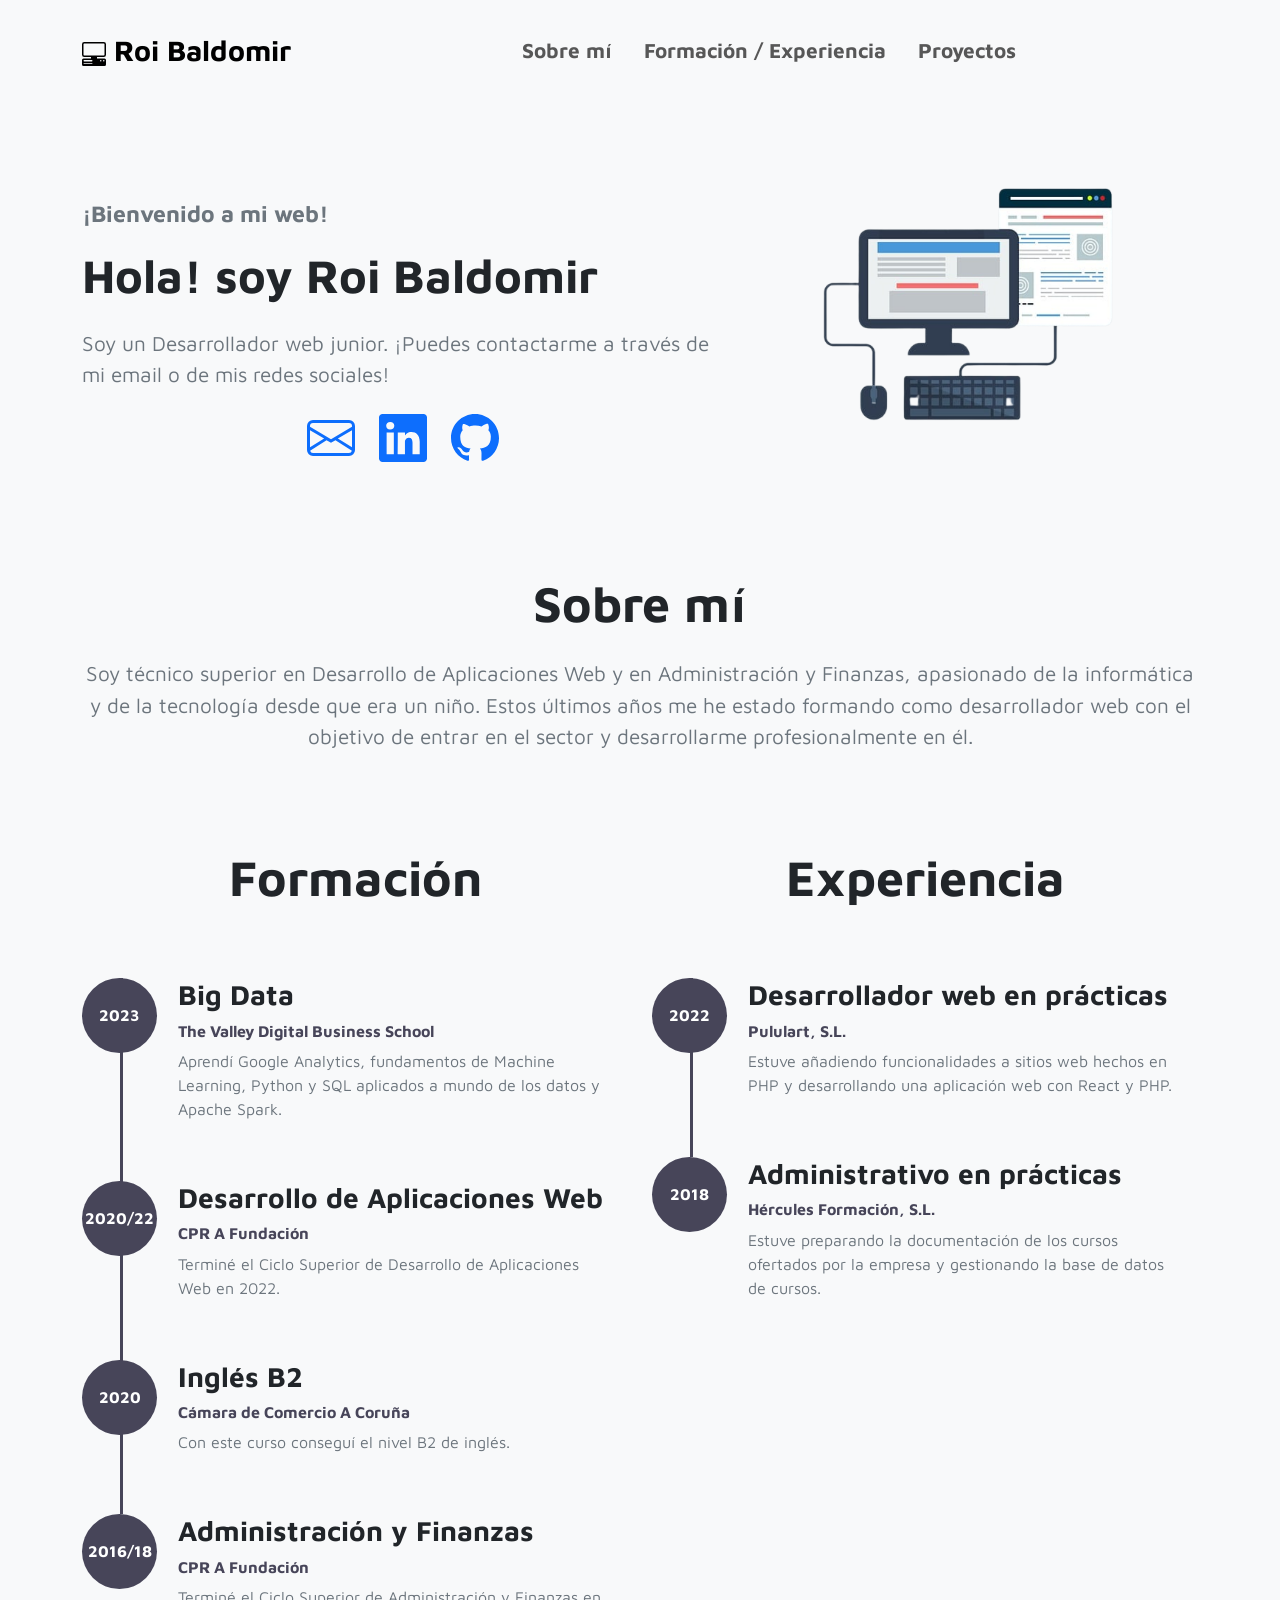
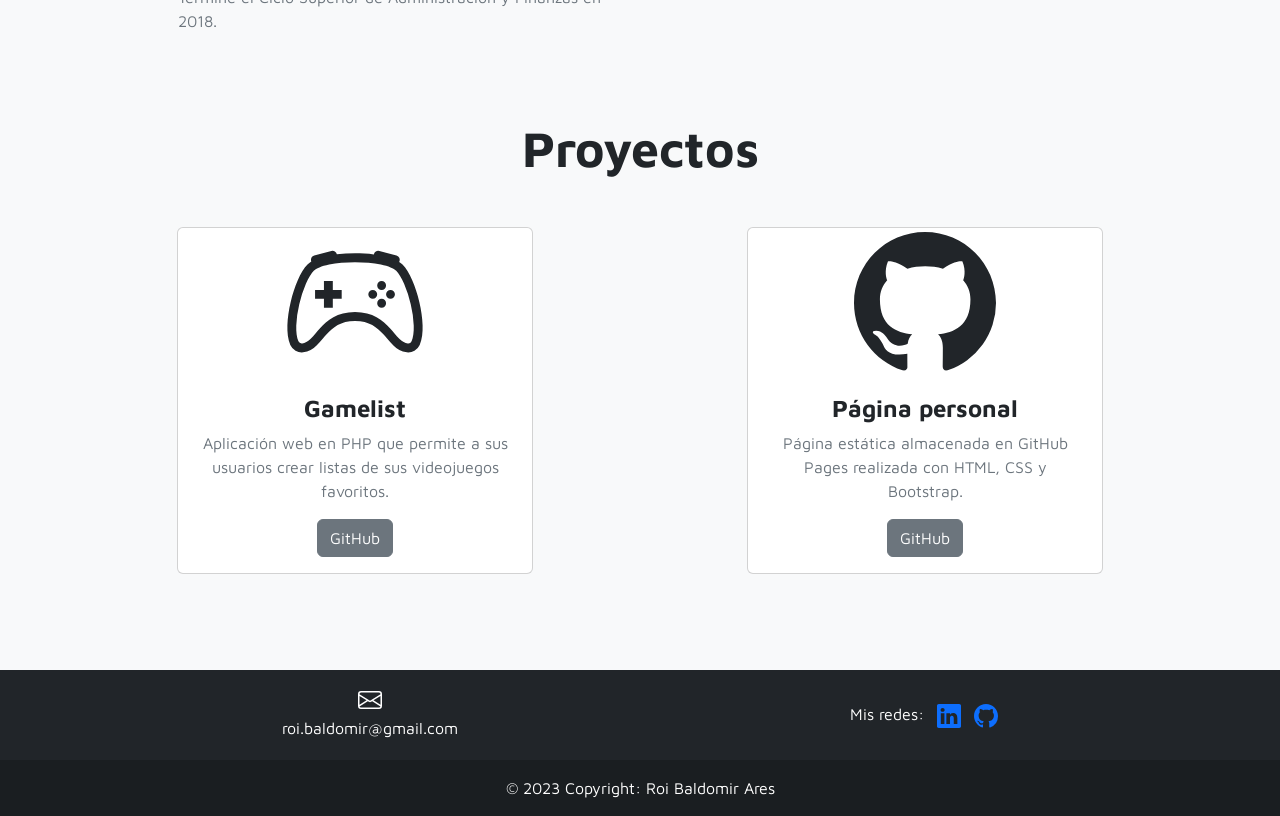
==== commit 8d9588b0: "Añadido botón para volver arriba del sitio Modificados márgenes de la sección proyecto." ====
--- a/index.html
+++ b/index.html
@@ -13,6 +13,9 @@
     </style>
 </head>
 <body class="bg-light">
+  <svg onclick="topFunction()" id="button" title="Volver arriba" xmlns="http://www.w3.org/2000/svg" width="48" height="48" fill="currentColor" class="bi bi-arrow-up-circle" viewBox="0 0 16 16">
+    <path fill-rule="evenodd" d="M1 8a7 7 0 1 0 14 0A7 7 0 0 0 1 8zm15 0A8 8 0 1 1 0 8a8 8 0 0 1 16 0zm-7.5 3.5a.5.5 0 0 1-1 0V5.707L5.354 7.854a.5.5 0 1 1-.708-.708l3-3a.5.5 0 0 1 .708 0l3 3a.5.5 0 0 1-.708.708L8.5 5.707V11.5z"/>
+  </svg>
   <nav class="navbar navbar-expand-sm bg-light mb-5 mt-3">
     <div class="container">
       <a class="navbar-brand pe-5" href="index.html">
@@ -150,7 +153,7 @@
       </div>
     </div>
   </section>
-  <section class="py-5" id="proyectos">
+  <section class="mb-5" id="proyectos">
     <div class="container py-5">
       <h2 class="text-center mb-5 subtitles">Proyectos</h2>
       <div class="row row-cols-1 row-cols-md-3 g-4 justify-content-around text-center">
@@ -212,5 +215,6 @@
       © 2023 Copyright: Roi Baldomir Ares
     </div>
   </footer>
+  <script src="js/button.js"></script> <!-- JS Botón -->
 </body>
 </html>
--- a/css/index.css
+++ b/css/index.css
@@ -83,4 +83,16 @@
   .navtitle{
     font-size: 1.8rem;
     font-weight: bold;
+  }
+  #button {
+    display: none; 
+    position: fixed; 
+    bottom: 20px; 
+    right: 30px; 
+    z-index: 99; 
+    cursor: pointer;
+    border-radius: 30px;
+  }
+  #button:hover {
+    opacity: 0.8;
   }
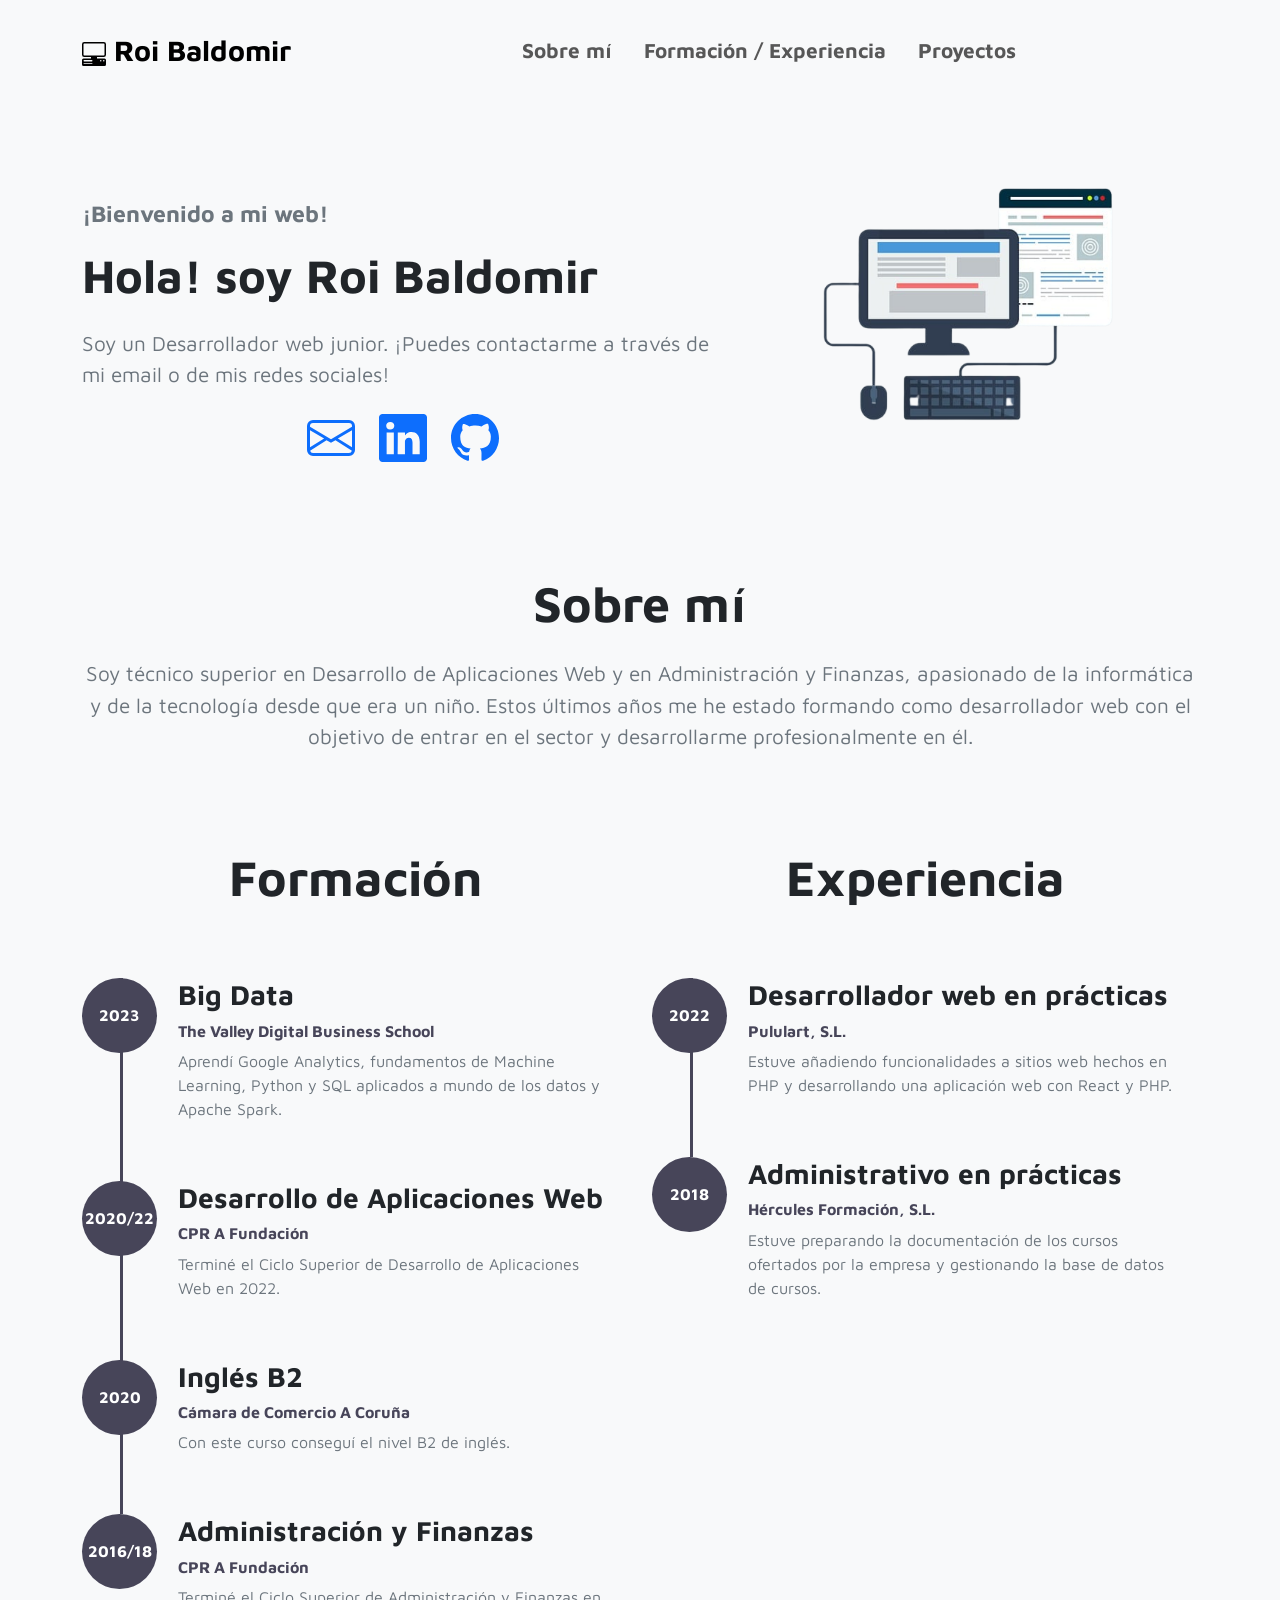
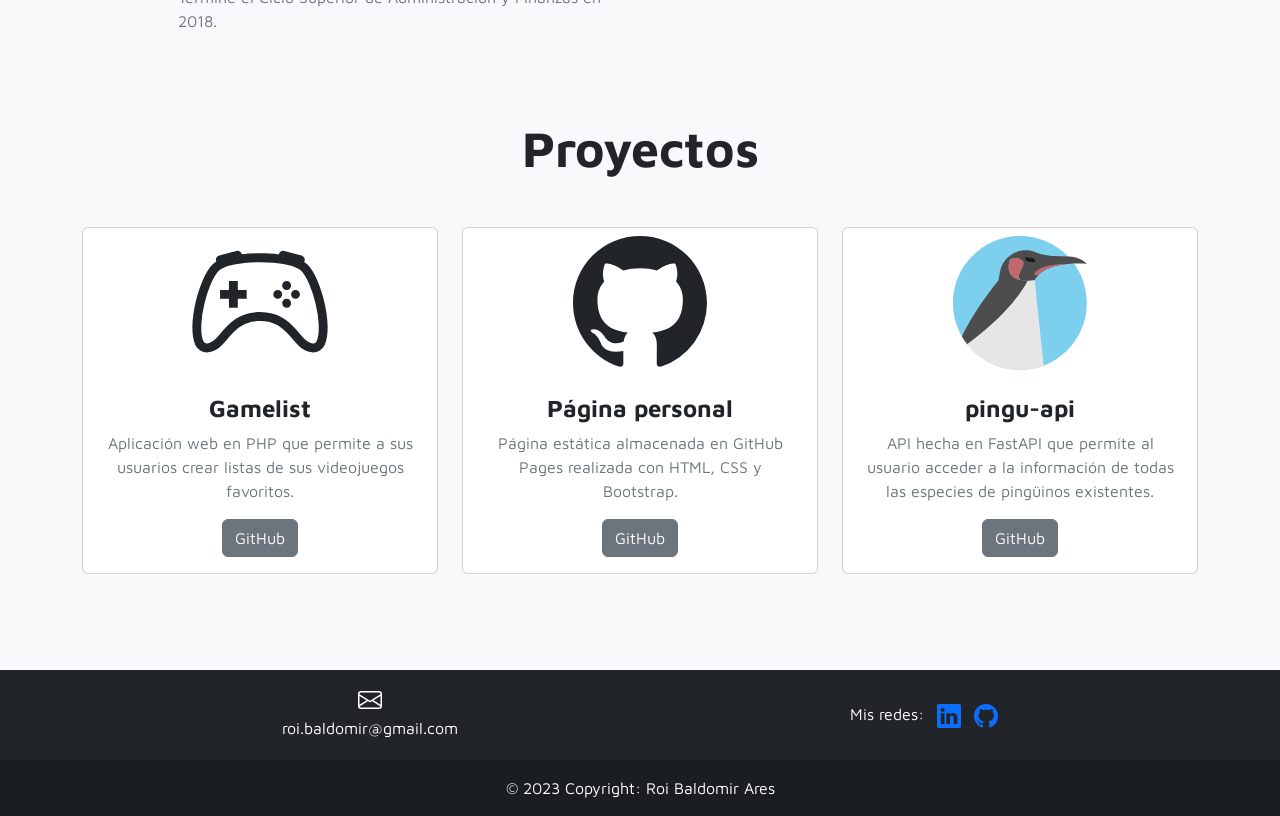
==== commit 82c492fc: "Actualizada sección de proyectos" ====
--- a/index.html
+++ b/index.html
@@ -16,7 +16,7 @@
   <svg onclick="topFunction()" id="button" title="Volver arriba" xmlns="http://www.w3.org/2000/svg" width="48" height="48" fill="currentColor" class="bi bi-arrow-up-circle" viewBox="0 0 16 16">
     <path fill-rule="evenodd" d="M1 8a7 7 0 1 0 14 0A7 7 0 0 0 1 8zm15 0A8 8 0 1 1 0 8a8 8 0 0 1 16 0zm-7.5 3.5a.5.5 0 0 1-1 0V5.707L5.354 7.854a.5.5 0 1 1-.708-.708l3-3a.5.5 0 0 1 .708 0l3 3a.5.5 0 0 1-.708.708L8.5 5.707V11.5z"/>
   </svg>
-  <nav class="navbar navbar-expand-sm bg-light mb-5 mt-3">
+  <nav class="navbar navbar-expand-lg bg-light mb-5 mt-3">
     <div class="container">
       <a class="navbar-brand pe-5" href="index.html">
         <span class="navtitle">
@@ -174,7 +174,7 @@
         </div>
         <div class="col">
           <div class="card h-100">
-            <svg xmlns="http://www.w3.org/2000/svg" width="150" height="150" fill="currentColor" class="bi bi-github card-img-top p-1" viewBox="0 0 16 16">
+            <svg xmlns="http://www.w3.org/2000/svg" width="150" height="150" fill="currentColor" class="bi bi-github card-img-top p-2" viewBox="0 0 16 16">
               <path d="M8 0C3.58 0 0 3.58 0 8c0 3.54 2.29 6.53 5.47 7.59.4.07.55-.17.55-.38 0-.19-.01-.82-.01-1.49-2.01.37-2.53-.49-2.69-.94-.09-.23-.48-.94-.82-1.13-.28-.15-.68-.52-.01-.53.63-.01 1.08.58 1.23.82.72 1.21 1.87.87 2.33.66.07-.52.28-.87.51-1.07-1.78-.2-3.64-.89-3.64-3.95 0-.87.31-1.59.82-2.15-.08-.2-.36-1.02.08-2.12 0 0 .67-.21 2.2.82.64-.18 1.32-.27 2-.27.68 0 1.36.09 2 .27 1.53-1.04 2.2-.82 2.2-.82.44 1.1.16 1.92.08 2.12.51.56.82 1.27.82 2.15 0 3.07-1.87 3.75-3.65 3.95.29.25.54.73.54 1.48 0 1.07-.01 1.93-.01 2.2 0 .21.15.46.55.38A8.012 8.012 0 0 0 16 8c0-4.42-3.58-8-8-8z"/>
             </svg>
             <div class="card-body">
@@ -186,6 +186,18 @@
             </div>
           </div>
         </div>
+        <div class="col">
+          <div class="card h-100">
+            <img class="bi bi-github card-img-top p-2" width="150" height="150" src="img/penguin.svg" alt="penguin">
+            <div class="card-body">
+              <h4 class="card-title subtitles2">pingu-api</h4>
+              <p class="card-text text-secondary">
+                API hecha en FastAPI que permite al usuario acceder a la información de todas las especies de pingüinos existentes.
+              </p>
+              <a href="https://github.com/RoiBaldomir/pingu-api" class="btn btn-secondary texts" target="_blank">GitHub</a>
+            </div>
+          </div>
+        </div>
       </div>
     </div>
   </section>
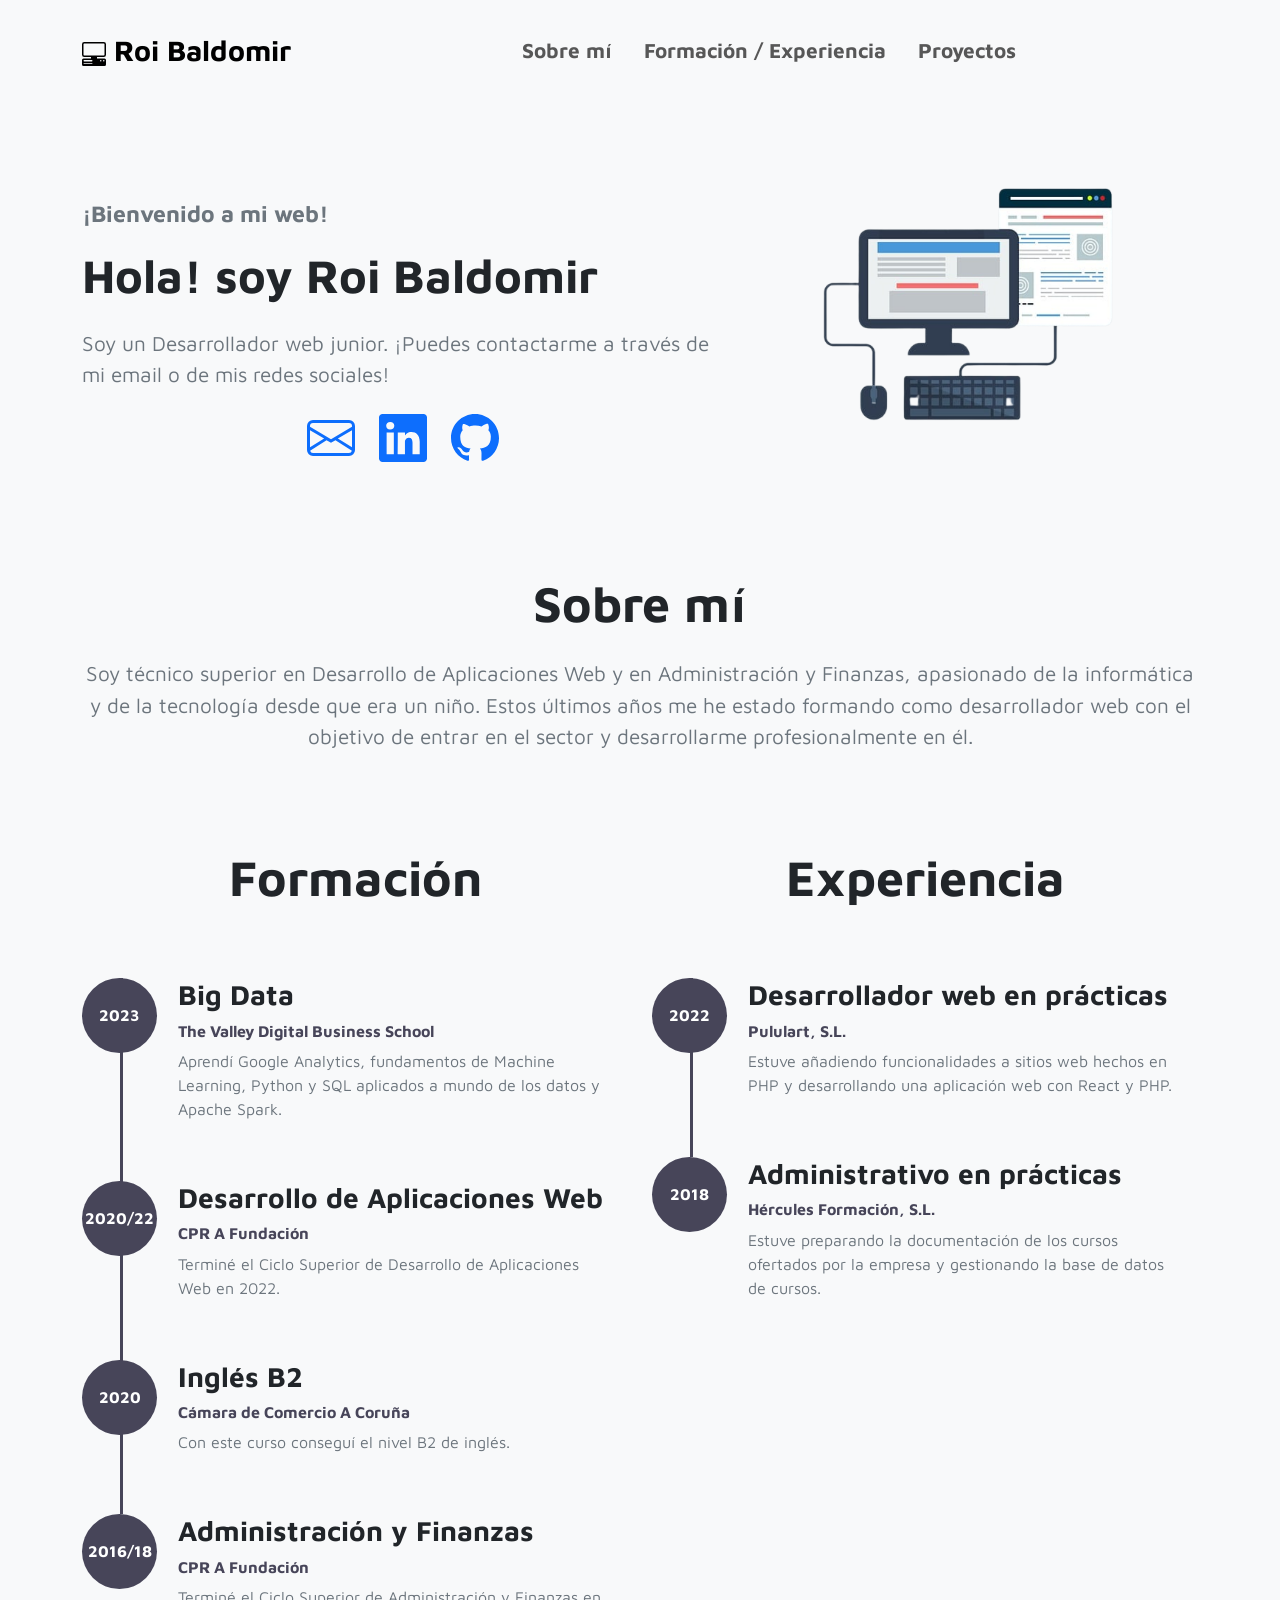
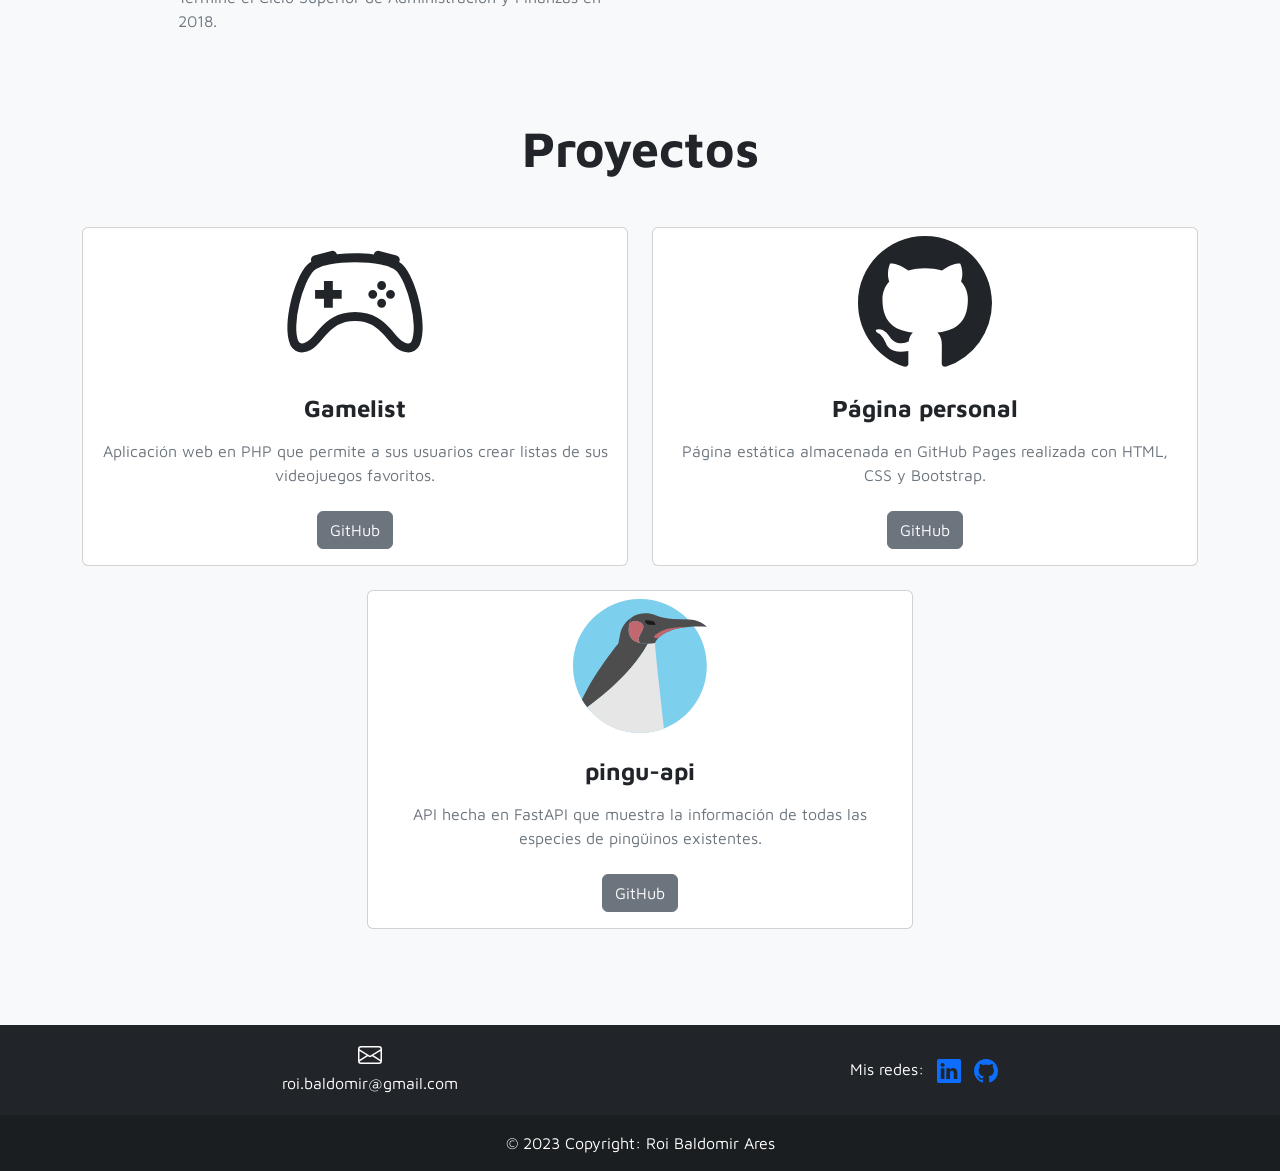
==== commit 39f1c2ab: "Ligeros cambios en el diseño de proyectos" ====
--- a/index.html
+++ b/index.html
@@ -156,7 +156,7 @@
   <section class="mb-5" id="proyectos">
     <div class="container py-5">
       <h2 class="text-center mb-5 subtitles">Proyectos</h2>
-      <div class="row row-cols-1 row-cols-md-3 g-4 justify-content-around text-center">
+      <div class="row row-cols-1 row-cols-md-2 g-4 justify-content-around text-center align-items-end">
         <div class="col">
           <div class="card h-100">
             <svg xmlns="http://www.w3.org/2000/svg" width="150" height="150" fill="currentColor" class="bi bi-controller card-img-top p-1" viewBox="0 0 16 16">
@@ -164,8 +164,8 @@
               <path d="M3.051 3.26a.5.5 0 0 1 .354-.613l1.932-.518a.5.5 0 0 1 .62.39c.655-.079 1.35-.117 2.043-.117.72 0 1.443.041 2.12.126a.5.5 0 0 1 .622-.399l1.932.518a.5.5 0 0 1 .306.729c.14.09.266.19.373.297.408.408.78 1.05 1.095 1.772.32.733.599 1.591.805 2.466.206.875.34 1.78.364 2.606.024.816-.059 1.602-.328 2.21a1.42 1.42 0 0 1-1.445.83c-.636-.067-1.115-.394-1.513-.773-.245-.232-.496-.526-.739-.808-.126-.148-.25-.292-.368-.423-.728-.804-1.597-1.527-3.224-1.527-1.627 0-2.496.723-3.224 1.527-.119.131-.242.275-.368.423-.243.282-.494.575-.739.808-.398.38-.877.706-1.513.773a1.42 1.42 0 0 1-1.445-.83c-.27-.608-.352-1.395-.329-2.21.024-.826.16-1.73.365-2.606.206-.875.486-1.733.805-2.466.315-.722.687-1.364 1.094-1.772a2.34 2.34 0 0 1 .433-.335.504.504 0 0 1-.028-.079zm2.036.412c-.877.185-1.469.443-1.733.708-.276.276-.587.783-.885 1.465a13.748 13.748 0 0 0-.748 2.295 12.351 12.351 0 0 0-.339 2.406c-.022.755.062 1.368.243 1.776a.42.42 0 0 0 .426.24c.327-.034.61-.199.929-.502.212-.202.4-.423.615-.674.133-.156.276-.323.44-.504C4.861 9.969 5.978 9.027 8 9.027s3.139.942 3.965 1.855c.164.181.307.348.44.504.214.251.403.472.615.674.318.303.601.468.929.503a.42.42 0 0 0 .426-.241c.18-.408.265-1.02.243-1.776a12.354 12.354 0 0 0-.339-2.406 13.753 13.753 0 0 0-.748-2.295c-.298-.682-.61-1.19-.885-1.465-.264-.265-.856-.523-1.733-.708-.85-.179-1.877-.27-2.913-.27-1.036 0-2.063.091-2.913.27z"/>
             </svg>
             <div class="card-body">
-              <h4 class="card-title subtitles2">Gamelist</h4>
-              <p class="card-text text-secondary">
+              <h4 class="card-title subtitles2 mb-3">Gamelist</h4>
+              <p class="card-text text-secondary mb-4">
                 Aplicación web en PHP que permite a sus usuarios crear listas de sus videojuegos favoritos.
               </p>
               <a href="https://github.com/RoiBaldomir/proyecto-fdc" class="btn btn-secondary texts" target="_blank">GitHub</a>
@@ -178,8 +178,8 @@
               <path d="M8 0C3.58 0 0 3.58 0 8c0 3.54 2.29 6.53 5.47 7.59.4.07.55-.17.55-.38 0-.19-.01-.82-.01-1.49-2.01.37-2.53-.49-2.69-.94-.09-.23-.48-.94-.82-1.13-.28-.15-.68-.52-.01-.53.63-.01 1.08.58 1.23.82.72 1.21 1.87.87 2.33.66.07-.52.28-.87.51-1.07-1.78-.2-3.64-.89-3.64-3.95 0-.87.31-1.59.82-2.15-.08-.2-.36-1.02.08-2.12 0 0 .67-.21 2.2.82.64-.18 1.32-.27 2-.27.68 0 1.36.09 2 .27 1.53-1.04 2.2-.82 2.2-.82.44 1.1.16 1.92.08 2.12.51.56.82 1.27.82 2.15 0 3.07-1.87 3.75-3.65 3.95.29.25.54.73.54 1.48 0 1.07-.01 1.93-.01 2.2 0 .21.15.46.55.38A8.012 8.012 0 0 0 16 8c0-4.42-3.58-8-8-8z"/>
             </svg>
             <div class="card-body">
-              <h4 class="card-title subtitles2">Página personal</h4>
-              <p class="card-text text-secondary">
+              <h4 class="card-title subtitles2 mb-3">Página personal</h4>
+              <p class="card-text text-secondary mb-4">
                 Página estática almacenada en GitHub Pages realizada con HTML, CSS y Bootstrap.
               </p>
               <a href="https://github.com/RoiBaldomir/roibaldomir.github.io" class="btn btn-secondary texts" target="_blank">GitHub</a>
@@ -190,9 +190,9 @@
           <div class="card h-100">
             <img class="bi bi-github card-img-top p-2" width="150" height="150" src="img/penguin.svg" alt="penguin">
             <div class="card-body">
-              <h4 class="card-title subtitles2">pingu-api</h4>
-              <p class="card-text text-secondary">
-                API hecha en FastAPI que permite al usuario acceder a la información de todas las especies de pingüinos existentes.
+              <h4 class="card-title subtitles2 mb-3">pingu-api</h4>
+              <p class="card-text text-secondary mb-4">
+                API hecha en FastAPI que muestra la información de todas las especies de pingüinos existentes.
               </p>
               <a href="https://github.com/RoiBaldomir/pingu-api" class="btn btn-secondary texts" target="_blank">GitHub</a>
             </div>
